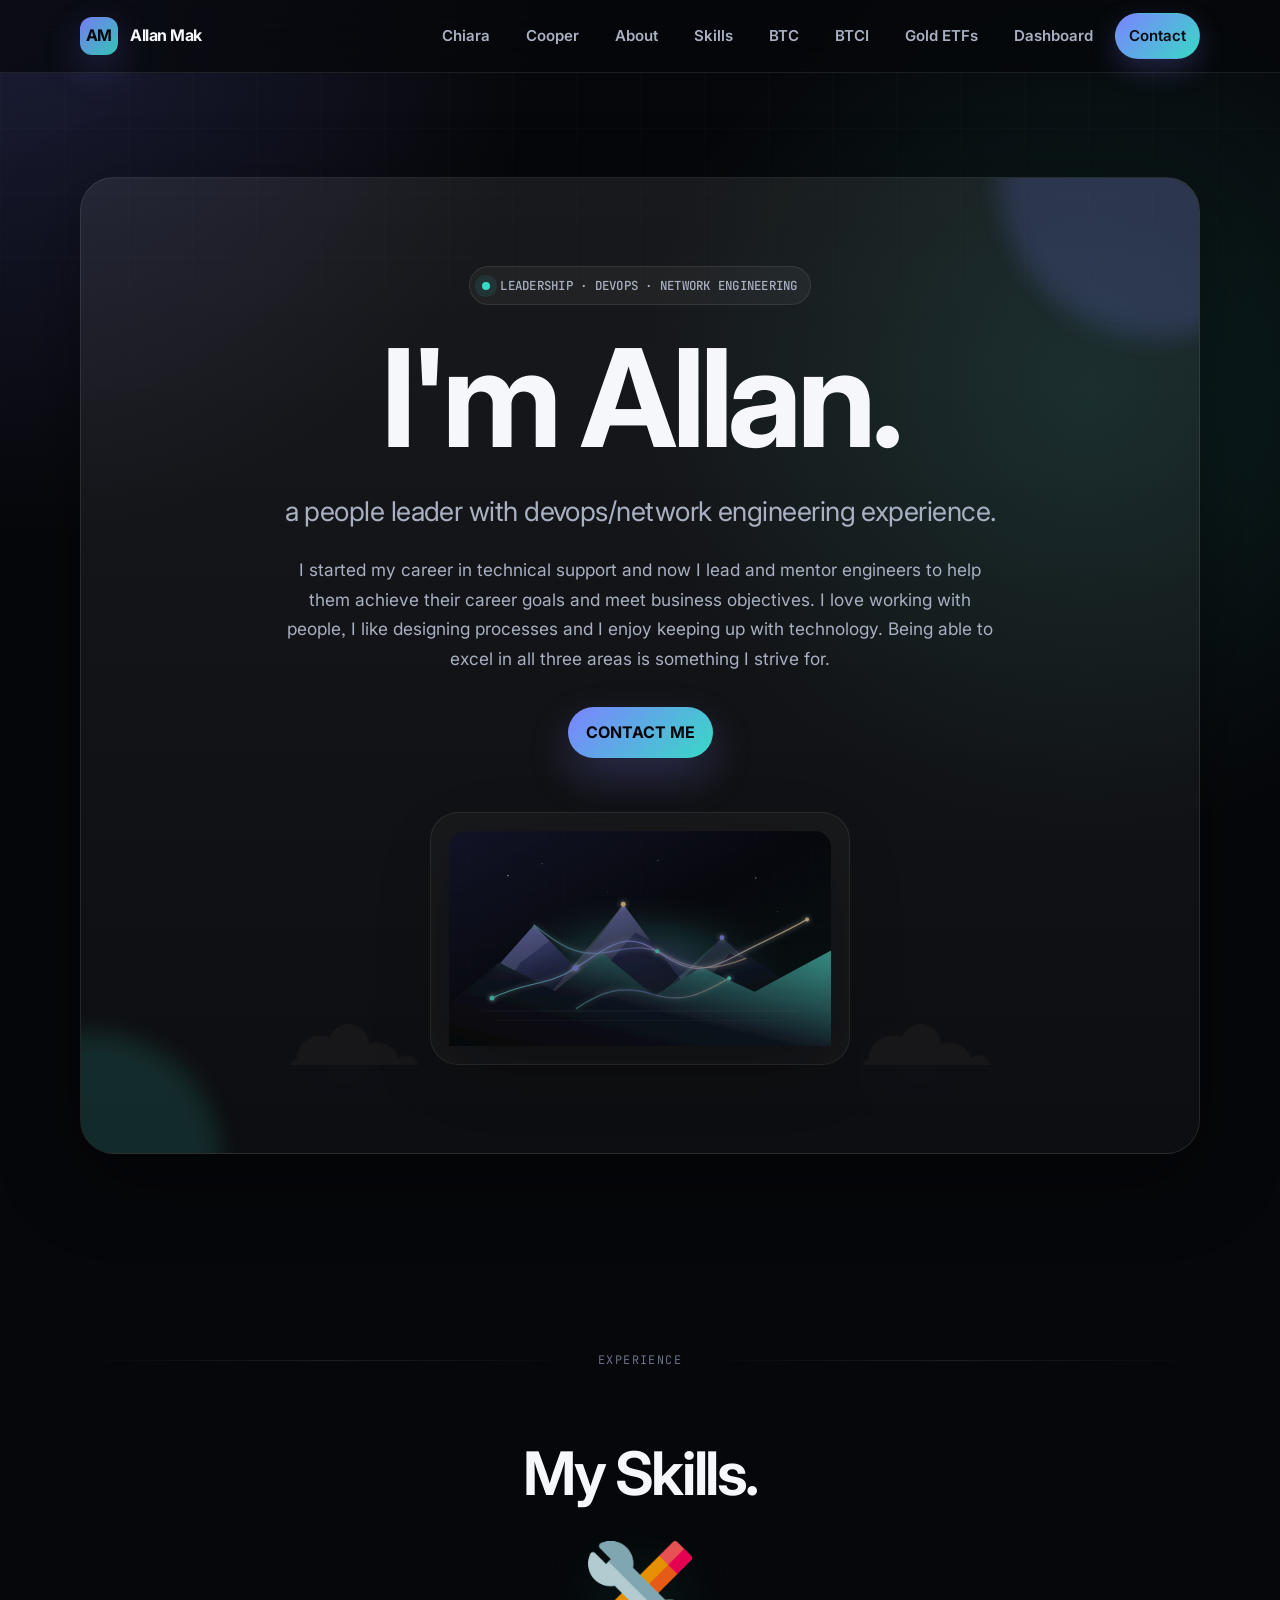
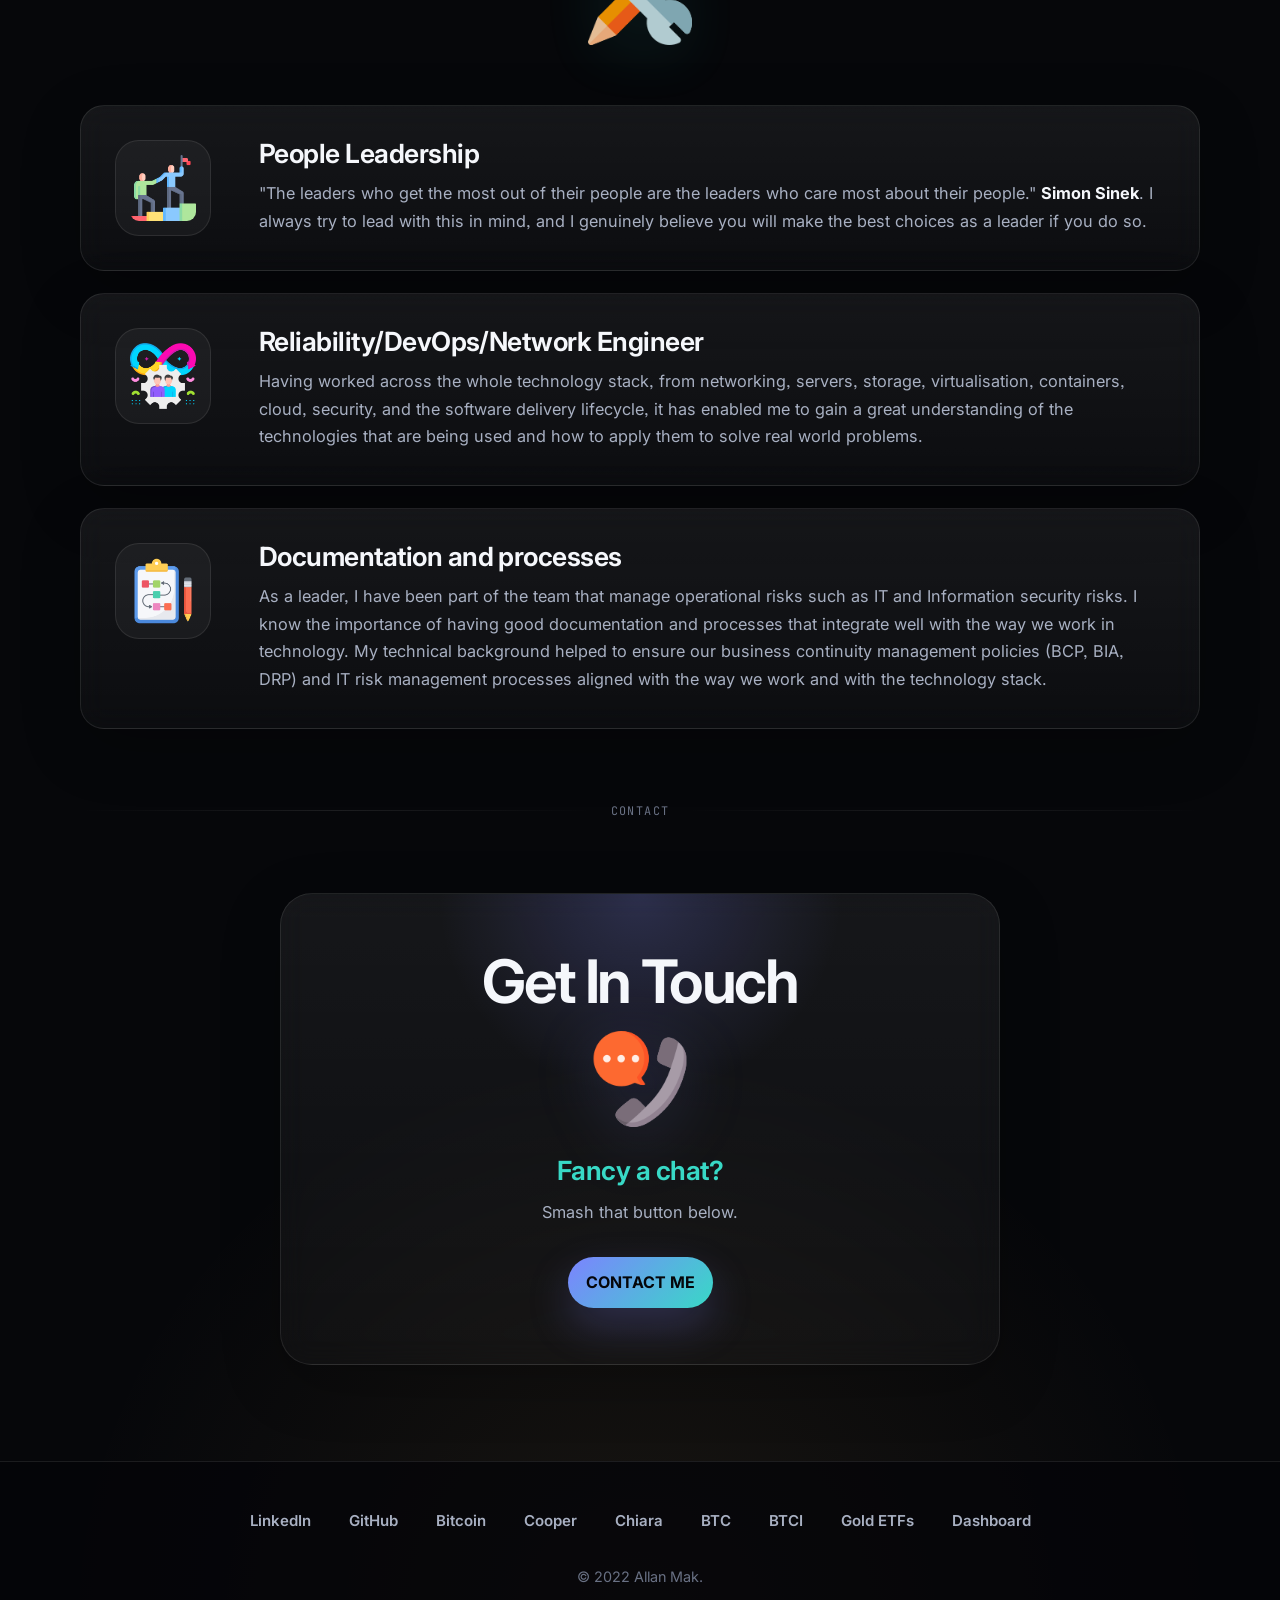
==== index.html @ 3596a38f "Add gold ETF performance dashboard" ====
<!DOCTYPE html>
<html lang="en">
<head>
    <meta charset="utf-8">
    <meta name="viewport" content="width=device-width, initial-scale=1.0">
    <meta name="description" content="Allan Mak - People Leader with DevOps and Network Engineering Experience">
    <title>Allan Mak</title>
    <link rel="icon" href="favicon.ico">
    <link rel="preconnect" href="https://fonts.googleapis.com">
    <link rel="preconnect" href="https://fonts.gstatic.com" crossorigin>
    <link href="https://fonts.googleapis.com/css2?family=Inter:wght@300;400;500;600;700&family=JetBrains+Mono:wght@400;500;600&display=swap" rel="stylesheet">
    <style>
        :root {
            --bg: #06070a;
            --bg-soft: #0b0d12;
            --surface: rgba(255, 255, 255, 0.045);
            --surface-strong: rgba(255, 255, 255, 0.075);
            --surface-hover: rgba(255, 255, 255, 0.105);
            --border: rgba(255, 255, 255, 0.09);
            --border-strong: rgba(255, 255, 255, 0.16);
            --text: #f5f7fb;
            --muted: #a8b0c2;
            --subtle: #697184;
            --accent: #7c83ff;
            --accent-2: #38d9c6;
            --accent-3: #f7c66f;
            --danger: #ff6b8a;
            --shadow: 0 24px 80px rgba(0, 0, 0, 0.38);
            --radius: 24px;
            --max-width: 1120px;
            --transition: 180ms ease;
        }

        * {
            margin: 0;
            padding: 0;
            box-sizing: border-box;
        }

        html {
            scroll-behavior: smooth;
        }

        body {
            min-height: 100vh;
            font-family: 'Inter', system-ui, -apple-system, BlinkMacSystemFont, 'Segoe UI', sans-serif;
            color: var(--text);
            line-height: 1.7;
            background:
                radial-gradient(circle at top left, rgba(124, 131, 255, 0.18), transparent 34rem),
                radial-gradient(circle at 85% 12%, rgba(56, 217, 198, 0.12), transparent 28rem),
                radial-gradient(circle at 50% 100%, rgba(247, 198, 111, 0.08), transparent 36rem),
                var(--bg);
            text-align: center;
            overflow-x: hidden;
            font-feature-settings: "cv01", "ss03";
        }

        body::before {
            content: '';
            position: fixed;
            inset: 0;
            pointer-events: none;
            background-image:
                linear-gradient(rgba(255, 255, 255, 0.025) 1px, transparent 1px),
                linear-gradient(90deg, rgba(255, 255, 255, 0.025) 1px, transparent 1px);
            background-size: 64px 64px;
            mask-image: linear-gradient(to bottom, rgba(0, 0, 0, 0.75), transparent 72%);
        }

        a {
            color: inherit;
        }

        img {
            max-width: 100%;
            height: auto;
        }

        h1, h2, h3 {
            color: var(--text);
            letter-spacing: -0.04em;
            line-height: 1.05;
        }

        h1 {
            font-size: clamp(4rem, 12vw, 8.5rem);
            font-weight: 700;
            margin: 0 auto;
        }

        h2 {
            font-size: clamp(2rem, 5vw, 3.75rem);
            font-weight: 650;
        }

        h3 {
            font-size: clamp(1.25rem, 3vw, 1.65rem);
            font-weight: 650;
            letter-spacing: -0.02em;
        }

        p {
            color: var(--muted);
            font-size: 1.02rem;
        }

        .site-header {
            position: sticky;
            top: 0;
            z-index: 10;
            backdrop-filter: blur(18px);
            background: rgba(6, 7, 10, 0.72);
            border-bottom: 1px solid var(--border);
        }

        .nav {
            width: min(var(--max-width), calc(100% - 32px));
            margin: 0 auto;
            min-height: 72px;
            display: flex;
            align-items: center;
            justify-content: space-between;
            gap: 24px;
        }

        .brand {
            display: inline-flex;
            align-items: center;
            gap: 12px;
            text-decoration: none;
            font-weight: 700;
            letter-spacing: -0.03em;
        }

        .brand-mark {
            width: 38px;
            height: 38px;
            display: grid;
            place-items: center;
            border-radius: 12px;
            background: linear-gradient(135deg, rgba(124, 131, 255, 0.95), rgba(56, 217, 198, 0.9));
            color: #05060a;
            box-shadow: 0 14px 38px rgba(124, 131, 255, 0.24);
        }

        .nav-links {
            display: flex;
            align-items: center;
            justify-content: flex-end;
            gap: 8px;
            flex-wrap: wrap;
        }

        .nav-links a,
        .footer-link {
            color: var(--muted);
            text-decoration: none;
            font-size: 0.94rem;
            font-weight: 600;
            transition: color var(--transition), background var(--transition), border-color var(--transition), transform var(--transition);
        }

        .nav-links a {
            padding: 9px 13px;
            border: 1px solid transparent;
            border-radius: 999px;
        }

        .nav-links a:hover,
        .nav-links a:focus-visible {
            color: var(--text);
            background: var(--surface);
            border-color: var(--border);
            outline: none;
        }

        .nav-links .nav-cta {
            color: #090b11;
            background: linear-gradient(135deg, var(--accent), var(--accent-2));
            border-color: transparent;
            box-shadow: 0 10px 28px rgba(124, 131, 255, 0.24);
        }

        .nav-links .nav-cta:hover,
        .nav-links .nav-cta:focus-visible {
            color: #05060a;
            background: linear-gradient(135deg, #969bff, #55ead9);
            transform: translateY(-1px);
        }

        .top {
            position: relative;
            width: min(var(--max-width), calc(100% - 32px));
            margin: 0 auto;
            padding: 104px 0 72px;
        }

        .hero-card {
            position: relative;
            overflow: hidden;
            padding: clamp(40px, 8vw, 88px);
            border: 1px solid var(--border);
            border-radius: calc(var(--radius) + 10px);
            background: linear-gradient(180deg, rgba(255, 255, 255, 0.075), rgba(255, 255, 255, 0.03));
            box-shadow: var(--shadow);
        }

        .hero-card::before,
        .hero-card::after {
            content: '';
            position: absolute;
            border-radius: 999px;
            filter: blur(12px);
            opacity: 0.8;
            pointer-events: none;
        }

        .hero-card::before {
            width: 320px;
            height: 320px;
            top: -160px;
            right: -120px;
            background: rgba(124, 131, 255, 0.23);
        }

        .hero-card::after {
            width: 260px;
            height: 260px;
            left: -120px;
            bottom: -140px;
            background: rgba(56, 217, 198, 0.18);
        }

        .eyebrow {
            display: inline-flex;
            align-items: center;
            gap: 10px;
            margin-bottom: 22px;
            padding: 8px 12px;
            color: var(--muted);
            font-family: 'JetBrains Mono', ui-monospace, SFMono-Regular, Menlo, monospace;
            font-size: 0.78rem;
            font-weight: 500;
            letter-spacing: 0.02em;
            text-transform: uppercase;
            background: rgba(255, 255, 255, 0.045);
            border: 1px solid var(--border);
            border-radius: 999px;
        }

        .status-dot {
            width: 8px;
            height: 8px;
            border-radius: 999px;
            background: var(--accent-2);
            box-shadow: 0 0 0 7px rgba(56, 217, 198, 0.1);
        }

        .top h2 {
            max-width: 800px;
            margin: 22px auto 0;
            color: var(--muted);
            font-size: clamp(1.2rem, 3vw, 1.7rem);
            font-weight: 400;
            line-height: 1.45;
            letter-spacing: -0.02em;
        }

        .hero-actions {
            display: flex;
            justify-content: center;
            gap: 14px;
            flex-wrap: wrap;
            margin-top: 34px;
        }

        .btn,
        .ghost-btn {
            display: inline-flex;
            align-items: center;
            justify-content: center;
            min-height: 48px;
            padding: 12px 18px;
            border-radius: 999px;
            font-weight: 700;
            text-decoration: none;
            transition: transform var(--transition), box-shadow var(--transition), border-color var(--transition), background var(--transition);
        }

        .btn {
            color: #05060a;
            background: linear-gradient(135deg, var(--accent), var(--accent-2));
            box-shadow: 0 18px 44px rgba(124, 131, 255, 0.24);
        }

        .btn:hover,
        .btn:focus-visible,
        .ghost-btn:hover,
        .ghost-btn:focus-visible {
            transform: translateY(-2px);
            outline: none;
        }

        .ghost-btn {
            color: var(--text);
            background: rgba(255, 255, 255, 0.04);
            border: 1px solid var(--border);
        }

        .ghost-btn:hover,
        .ghost-btn:focus-visible {
            background: var(--surface-hover);
            border-color: var(--border-strong);
        }

        .hero-visual {
            position: relative;
            display: grid;
            grid-template-columns: 1fr minmax(220px, 420px) 1fr;
            align-items: end;
            gap: 12px;
            margin-top: 54px;
            opacity: 0.95;
        }

        .top-cloud,
        .bottom-cloud {
            width: 128px;
            opacity: 0.28;
            filter: invert(1) saturate(0.4) hue-rotate(180deg) drop-shadow(0 18px 36px rgba(124, 131, 255, 0.22));
            animation: float 7s ease-in-out infinite;
        }

        .bottom-cloud {
            justify-self: end;
            animation-direction: reverse;
        }

        @keyframes float {
            0%, 100% { transform: translateY(0); }
            50% { transform: translateY(-16px); }
        }

        .mountain-frame {
            position: relative;
            align-self: stretch;
            padding: 18px;
            border-radius: 28px;
            background: rgba(255, 255, 255, 0.035);
            border: 1px solid var(--border);
        }

        .mountain-img {
            display: block;
            width: 100%;
            opacity: 0.78;
            filter: saturate(0.8) contrast(1.04) drop-shadow(0 18px 40px rgba(0, 0, 0, 0.4));
        }

        .middle {
            width: min(var(--max-width), calc(100% - 32px));
            margin: 0 auto;
            padding: 52px 0 96px;
        }

        .section-card,
        .skill-row,
        .contact-me {
            border: 1px solid var(--border);
            background: linear-gradient(180deg, rgba(255, 255, 255, 0.065), rgba(255, 255, 255, 0.026));
            box-shadow: 0 18px 60px rgba(0, 0, 0, 0.24);
            backdrop-filter: blur(14px);
        }

        .profile {
            max-width: 820px;
            margin: 0 auto;
            padding: clamp(32px, 6vw, 56px);
            border-radius: var(--radius);
        }

        .profile h2,
        .skills h2,
        .contact-me h2 {
            margin-bottom: 18px;
        }

        .intro {
            max-width: 720px;
            margin: 0 auto;
            text-align: left;
            font-size: 1.08rem;
        }

        .hero-intro {
            margin-top: 24px;
            text-align: center;
        }

        .section-divider {
            display: grid;
            grid-template-columns: 1fr auto 1fr;
            align-items: center;
            gap: 18px;
            margin: 72px 0;
            color: var(--subtle);
            font-family: 'JetBrains Mono', ui-monospace, SFMono-Regular, Menlo, monospace;
            font-size: 0.74rem;
            letter-spacing: 0.12em;
            text-transform: uppercase;
        }

        .section-divider::before,
        .section-divider::after {
            content: '';
            height: 1px;
            background: linear-gradient(90deg, transparent, var(--border), transparent);
        }

        .skills {
            margin-top: 0;
        }

        .skills > img {
            width: 104px;
            margin: 18px auto 36px;
            opacity: 0.9;
            filter: drop-shadow(0 16px 32px rgba(56, 217, 198, 0.12));
        }

        .skill-grid {
            display: grid;
            gap: 22px;
            margin-top: 16px;
        }

        .skill-row {
            display: grid;
            grid-template-columns: 116px 1fr;
            gap: 28px;
            text-align: left;
            padding: clamp(24px, 4vw, 34px);
            border-radius: var(--radius);
            transition: transform var(--transition), border-color var(--transition), background var(--transition), box-shadow var(--transition);
        }

        .skill-row:hover {
            transform: translateY(-4px);
            border-color: var(--border-strong);
            background: linear-gradient(180deg, rgba(255, 255, 255, 0.088), rgba(255, 255, 255, 0.036));
            box-shadow: 0 26px 80px rgba(0, 0, 0, 0.32);
        }

        .skill-img-left {
            width: 96px;
            height: 96px;
            object-fit: contain;
            align-self: start;
            padding: 14px;
            border-radius: 24px;
            background: rgba(255, 255, 255, 0.045);
            border: 1px solid var(--border);
        }

        .skill-row h3 {
            margin-bottom: 12px;
        }

        .skill-row p em {
            color: var(--text);
            font-style: normal;
            font-weight: 700;
        }

        .contact-me {
            max-width: 720px;
            margin: 0 auto;
            padding: clamp(32px, 6vw, 56px);
            border-radius: calc(var(--radius) + 8px);
            position: relative;
            overflow: hidden;
        }

        .contact-me::before {
            content: '';
            position: absolute;
            inset: -1px;
            pointer-events: none;
            background: radial-gradient(circle at 50% 0%, rgba(124, 131, 255, 0.22), transparent 34%);
        }

        .contact-img {
            position: relative;
            width: 96px;
            margin-bottom: 22px;
            filter: drop-shadow(0 14px 30px rgba(124, 131, 255, 0.18));
        }

        .contact-me h2,
        .contact-me h3,
        .contact-me p,
        .contact-me a {
            position: relative;
        }

        .contact-me h3 {
            color: var(--accent-2);
        }

        .contact-msg {
            max-width: 430px;
            margin: 14px auto 30px;
        }

        .bottom {
            border-top: 1px solid var(--border);
            background: rgba(4, 5, 8, 0.78);
            padding: 36px 16px;
        }

        .footer-nav {
            display: flex;
            align-items: center;
            justify-content: center;
            gap: 10px;
            flex-wrap: wrap;
            margin-bottom: 22px;
        }

        .footer-link {
            display: inline-flex;
            padding: 9px 13px;
            border-radius: 999px;
            border: 1px solid transparent;
        }

        .footer-link:hover,
        .footer-link:focus-visible {
            color: var(--text);
            background: var(--surface);
            border-color: var(--border);
            outline: none;
        }

        .bottom p {
            color: var(--subtle);
            font-size: 0.9rem;
        }

        @media (max-width: 900px) {
            .nav {
                align-items: flex-start;
                flex-direction: column;
                padding: 16px 0;
                gap: 14px;
            }

            .nav-links {
                justify-content: flex-start;
            }

            .top {
                padding-top: 54px;
            }

            .hero-visual {
                grid-template-columns: 1fr;
                place-items: center;
            }

            .top-cloud,
            .bottom-cloud {
                display: none;
            }

            .mountain-frame {
                max-width: 420px;
            }

            .skill-row {
                grid-template-columns: 1fr;
                text-align: center;
            }

            .skill-img-left {
                margin: 0 auto;
            }

            .intro {
                text-align: center;
            }
        }

        @media (max-width: 600px) {
            .nav-links a {
                padding: 8px 10px;
                font-size: 0.86rem;
            }

            .hero-card {
                padding: 34px 22px;
            }

            .hero-actions {
                flex-direction: column;
            }

            .btn,
            .ghost-btn {
                width: 100%;
            }

            .middle {
                padding-bottom: 64px;
            }

            .section-divider {
                margin: 48px 0;
            }
        }
    </style>
</head>
<body>
    <header class="site-header">
        <nav class="nav" aria-label="Primary navigation">
            <a class="brand" href="index.html" aria-label="Allan Mak home">
                <span class="brand-mark" aria-hidden="true">AM</span>
                <span>Allan Mak</span>
            </a>
            <div class="nav-links">
                <a href="chiara.html">Chiara</a>
                <a href="cooper.html">Cooper</a>
                <a href="#profile">About</a>
                <a href="#skills">Skills</a>
                <a href="btc.html">BTC</a>
                <a href="btci.html">BTCI</a>
                <a href="gold.html">Gold ETFs</a>
                <a href="dashboard.html">Dashboard</a>
                <a class="nav-cta" href="#contact">Contact</a>
            </div>
        </nav>
    </header>

    <section class="top" id="profile">
        <div class="hero-card">
            <span class="eyebrow"><span class="status-dot"></span>Leadership · DevOps · Network Engineering</span>
            <h1>I'm Allan.</h1>
            <h2>a people leader with devops/network engineering experience.</h2>
            <p class="intro hero-intro">I started my career in technical support and now I lead and mentor engineers to help them achieve their
                career goals and meet business objectives. I love working with people, I like designing processes and I enjoy keeping up with technology. Being able to excel in all three
                areas is something I strive for.</p>
            <div class="hero-actions">
                <a class="btn" href="mailto:findamak@gmail.com">CONTACT ME</a>
            </div>
            <div class="hero-visual" aria-hidden="true">
                <img class="bottom-cloud" src="images/cloud.png" alt="">
                <div class="mountain-frame">
                    <img class="mountain-img" src="images/hero-inspiration.svg" alt="">
                </div>
                <img class="top-cloud" src="images/cloud.png" alt="">
            </div>
        </div>
    </section>

    <main class="middle">
        <div class="section-divider" aria-hidden="true">Experience</div>

        <section class="skills" id="skills">
            <h2>My Skills.</h2>
            <img src="images/skills.png" alt="skills">
            <div class="skill-grid">
                <article class="skill-row">
                    <img class="skill-img-left" src="images/leadership.png" alt="leadership">
                    <div>
                        <h3>People Leadership</h3>
                        <p>"The leaders who get the most out of their people are the leaders who care most about their people." <em>Simon Sinek</em>.
                        I always try to lead with this in mind, and I genuinely believe you will make the best choices as a leader if you do so.</p>
                    </div>
                </article>
                <article class="skill-row">
                    <img class="skill-img-left" src="images/devops.png" alt="devops">
                    <div>
                        <h3>Reliability/DevOps/Network Engineer</h3>
                        <p>Having worked across the whole technology stack, from networking, servers, storage, virtualisation, containers, cloud, security, and the
                        software delivery lifecycle, it has enabled me to gain a great understanding of the technologies that are being used and how to
                        apply them to solve real world problems.</p>
                    </div>
                </article>
                <article class="skill-row">
                    <img class="skill-img-left" src="images/processes.png" alt="processes">
                    <div>
                        <h3>Documentation and processes</h3>
                        <p>As a leader, I have been part of the team that manage operational risks such as IT and Information security risks.
                        I know the importance of having good documentation and processes that integrate well with the way we work in technology.
                        My technical background helped to ensure our business continuity management policies (BCP, BIA, DRP) and IT risk
                        management processes aligned with the way we work and with the technology stack.</p>
                    </div>
                </article>
            </div>
        </section>

        <div class="section-divider" aria-hidden="true">Contact</div>

        <section class="contact-me" id="contact">
            <h2>Get In Touch</h2>
            <img class="contact-img" src="images/contact.png" alt="contact">
            <h3>Fancy a chat?</h3>
            <p class="contact-msg">Smash that button below.</p>
            <a class="btn" href="mailto:findamak@gmail.com">CONTACT ME</a>
        </section>
    </main>

    <footer class="bottom">
        <div class="footer-nav">
            <a class="footer-link" href="https://www.linkedin.com/in/allan-mak-44882110/" target="_blank" rel="noopener">LinkedIn</a>
            <a class="footer-link" href="https://github.com/findamak" target="_blank" rel="noopener">GitHub</a>
            <a class="footer-link" href="https://www.youtube.com/watch?v=41JCpzvnn_0" target="_blank" rel="noopener">Bitcoin</a>
            <a class="footer-link" href="cooper.html">Cooper</a>
            <a class="footer-link" href="chiara.html">Chiara</a>
            <a class="footer-link" href="btc.html">BTC</a>
            <a class="footer-link" href="btci.html">BTCI</a>
            <a class="footer-link" href="gold.html">Gold ETFs</a>
            <a class="footer-link" href="dashboard.html">Dashboard</a>
        </div>
        <p>© 2022 Allan Mak.</p>
    </footer>
</body>
</html>
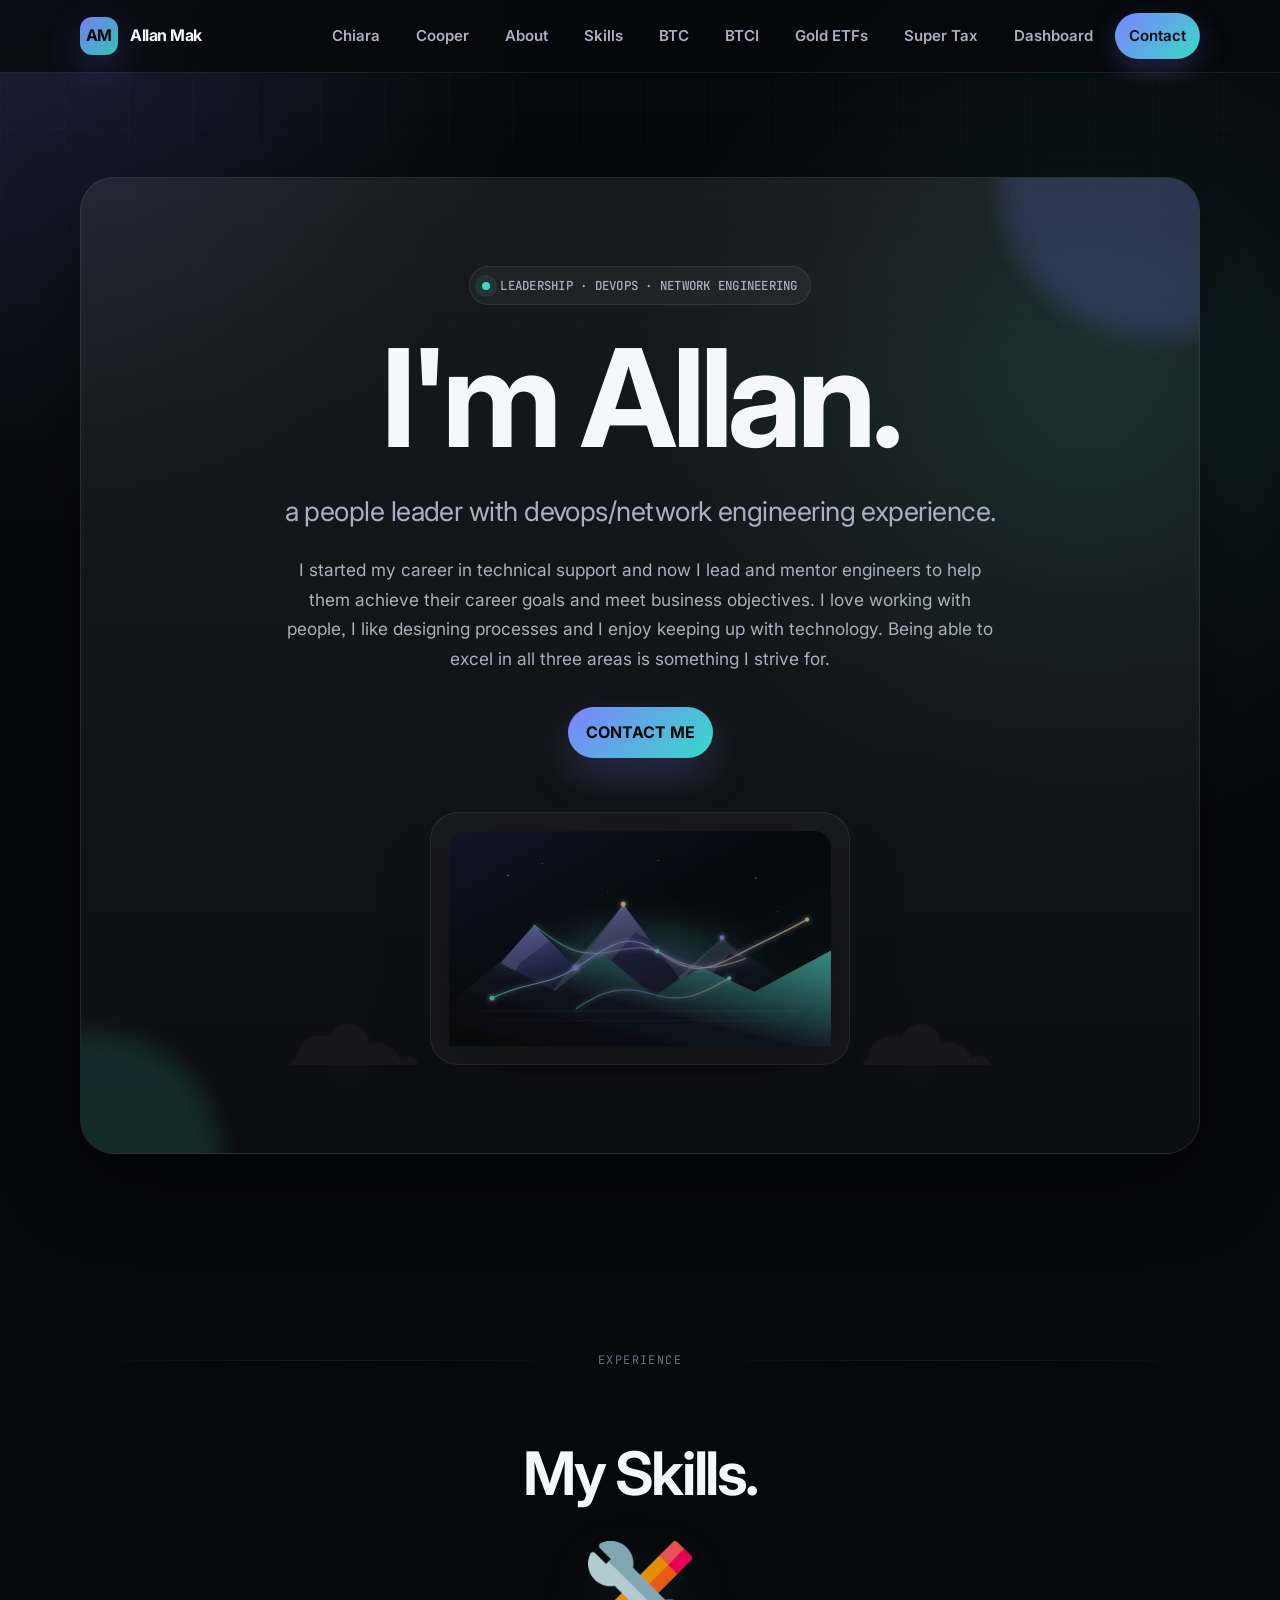
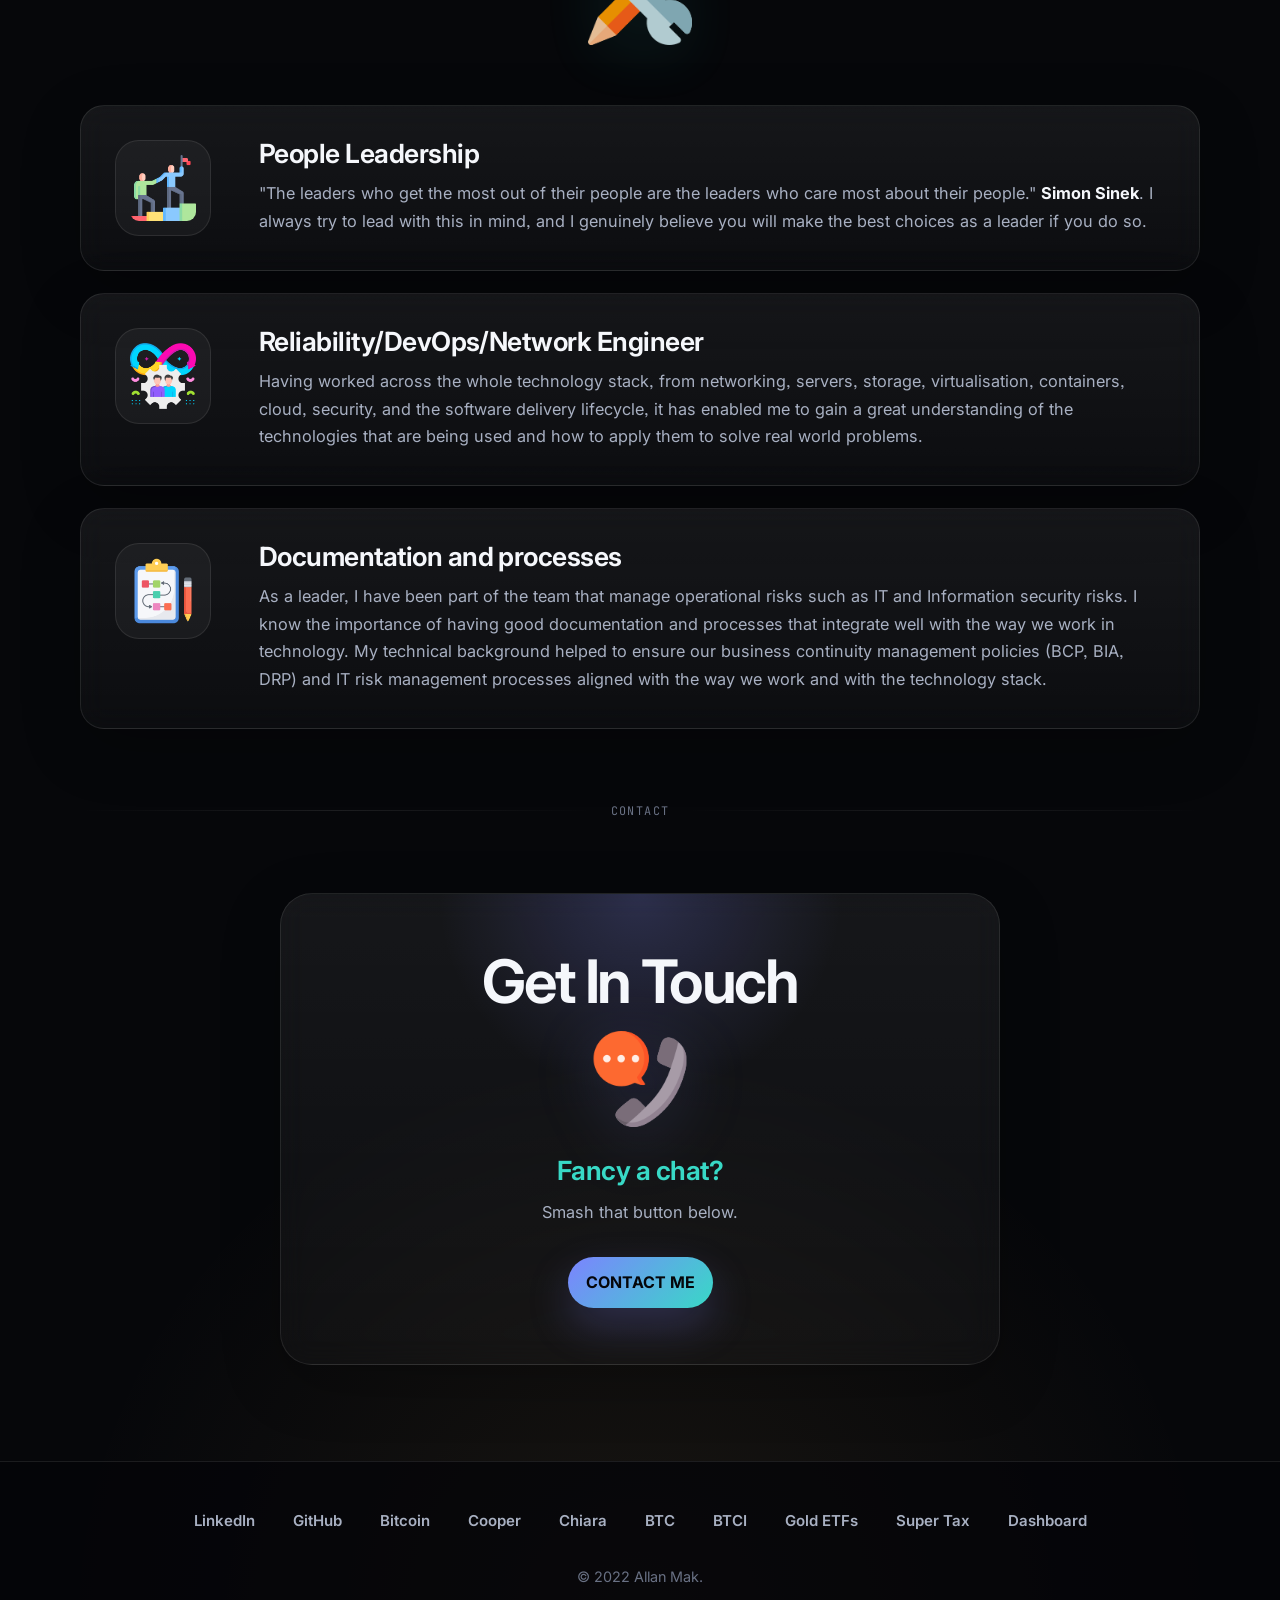
==== commit ee6a157e: "Add Australian super tax reference page" ====
--- a/index.html
+++ b/index.html
@@ -636,6 +636,7 @@
                 <a href="btc.html">BTC</a>
                 <a href="btci.html">BTCI</a>
                 <a href="gold.html">Gold ETFs</a>
+                <a href="super.html">Super Tax</a>
                 <a href="dashboard.html">Dashboard</a>
                 <a class="nav-cta" href="#contact">Contact</a>
             </div>
@@ -721,6 +722,7 @@
             <a class="footer-link" href="btc.html">BTC</a>
             <a class="footer-link" href="btci.html">BTCI</a>
             <a class="footer-link" href="gold.html">Gold ETFs</a>
+            <a class="footer-link" href="super.html">Super Tax</a>
             <a class="footer-link" href="dashboard.html">Dashboard</a>
         </div>
         <p>© 2022 Allan Mak.</p>
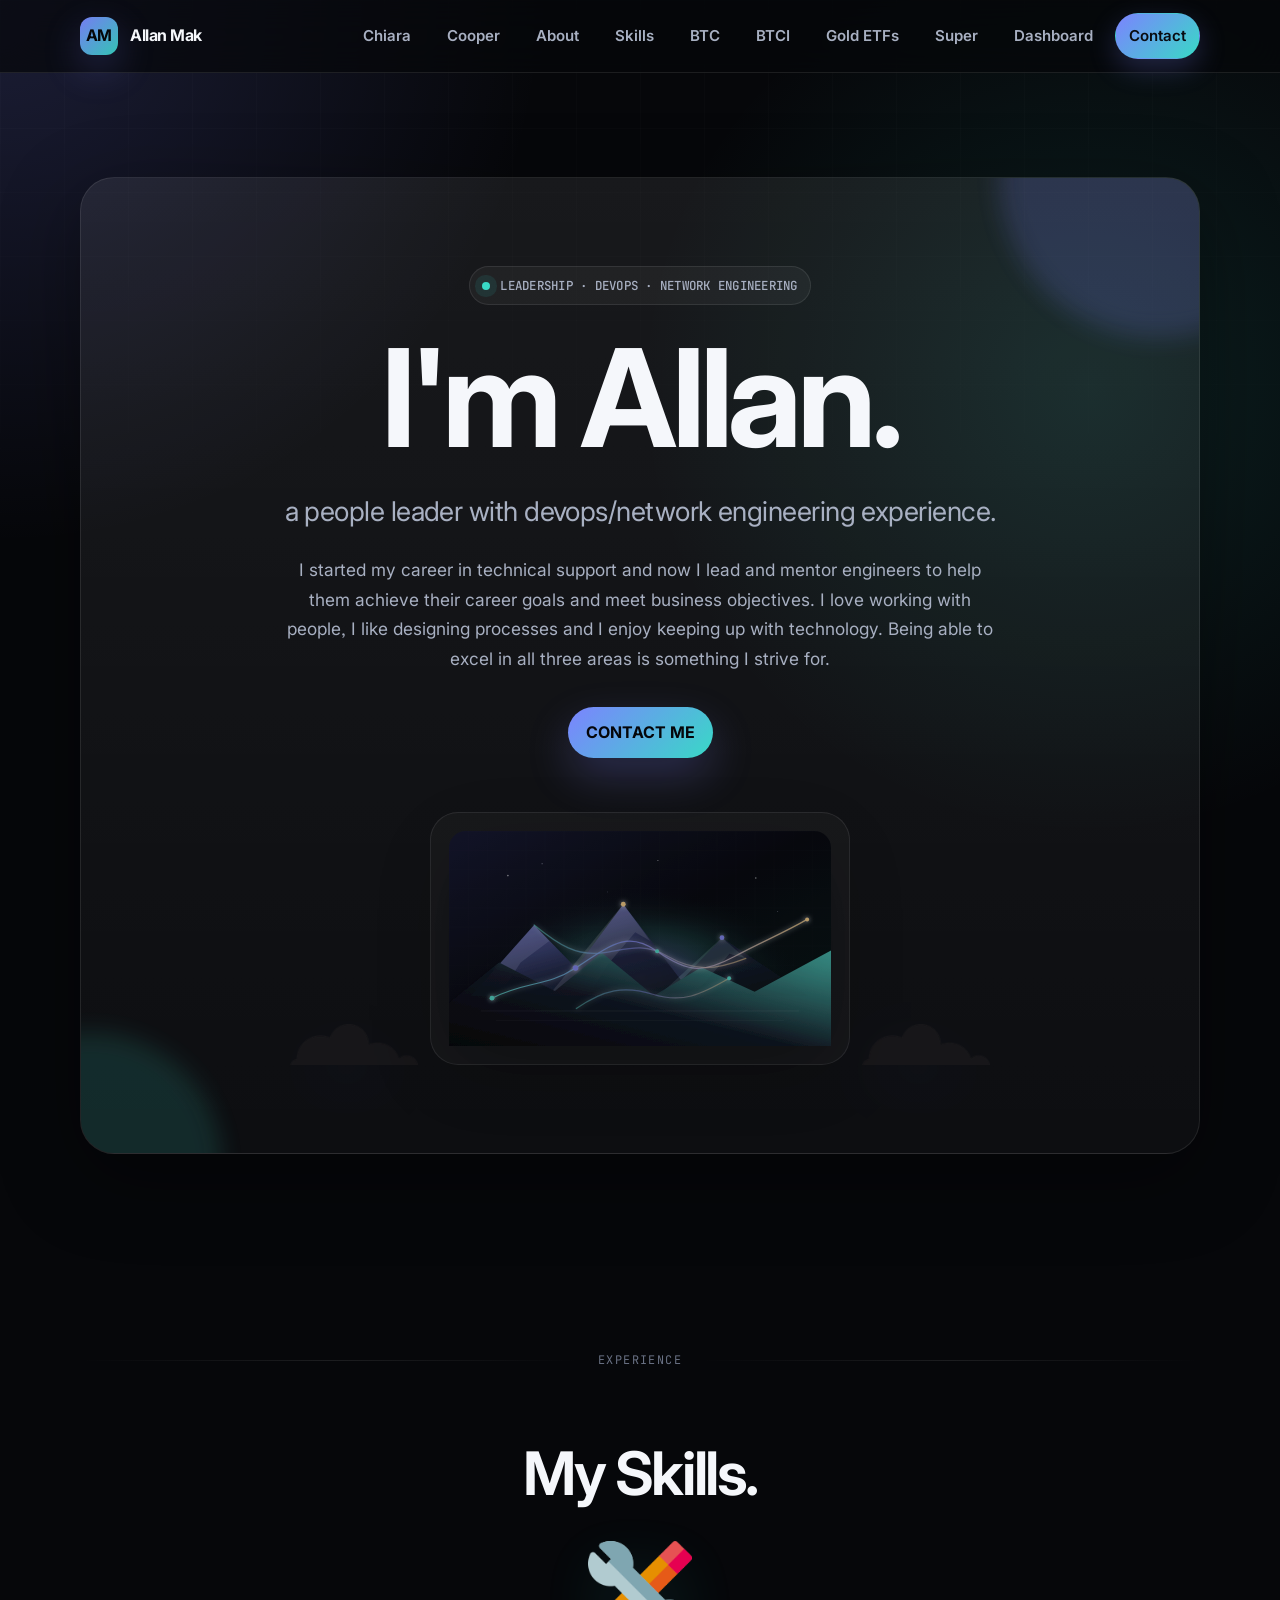
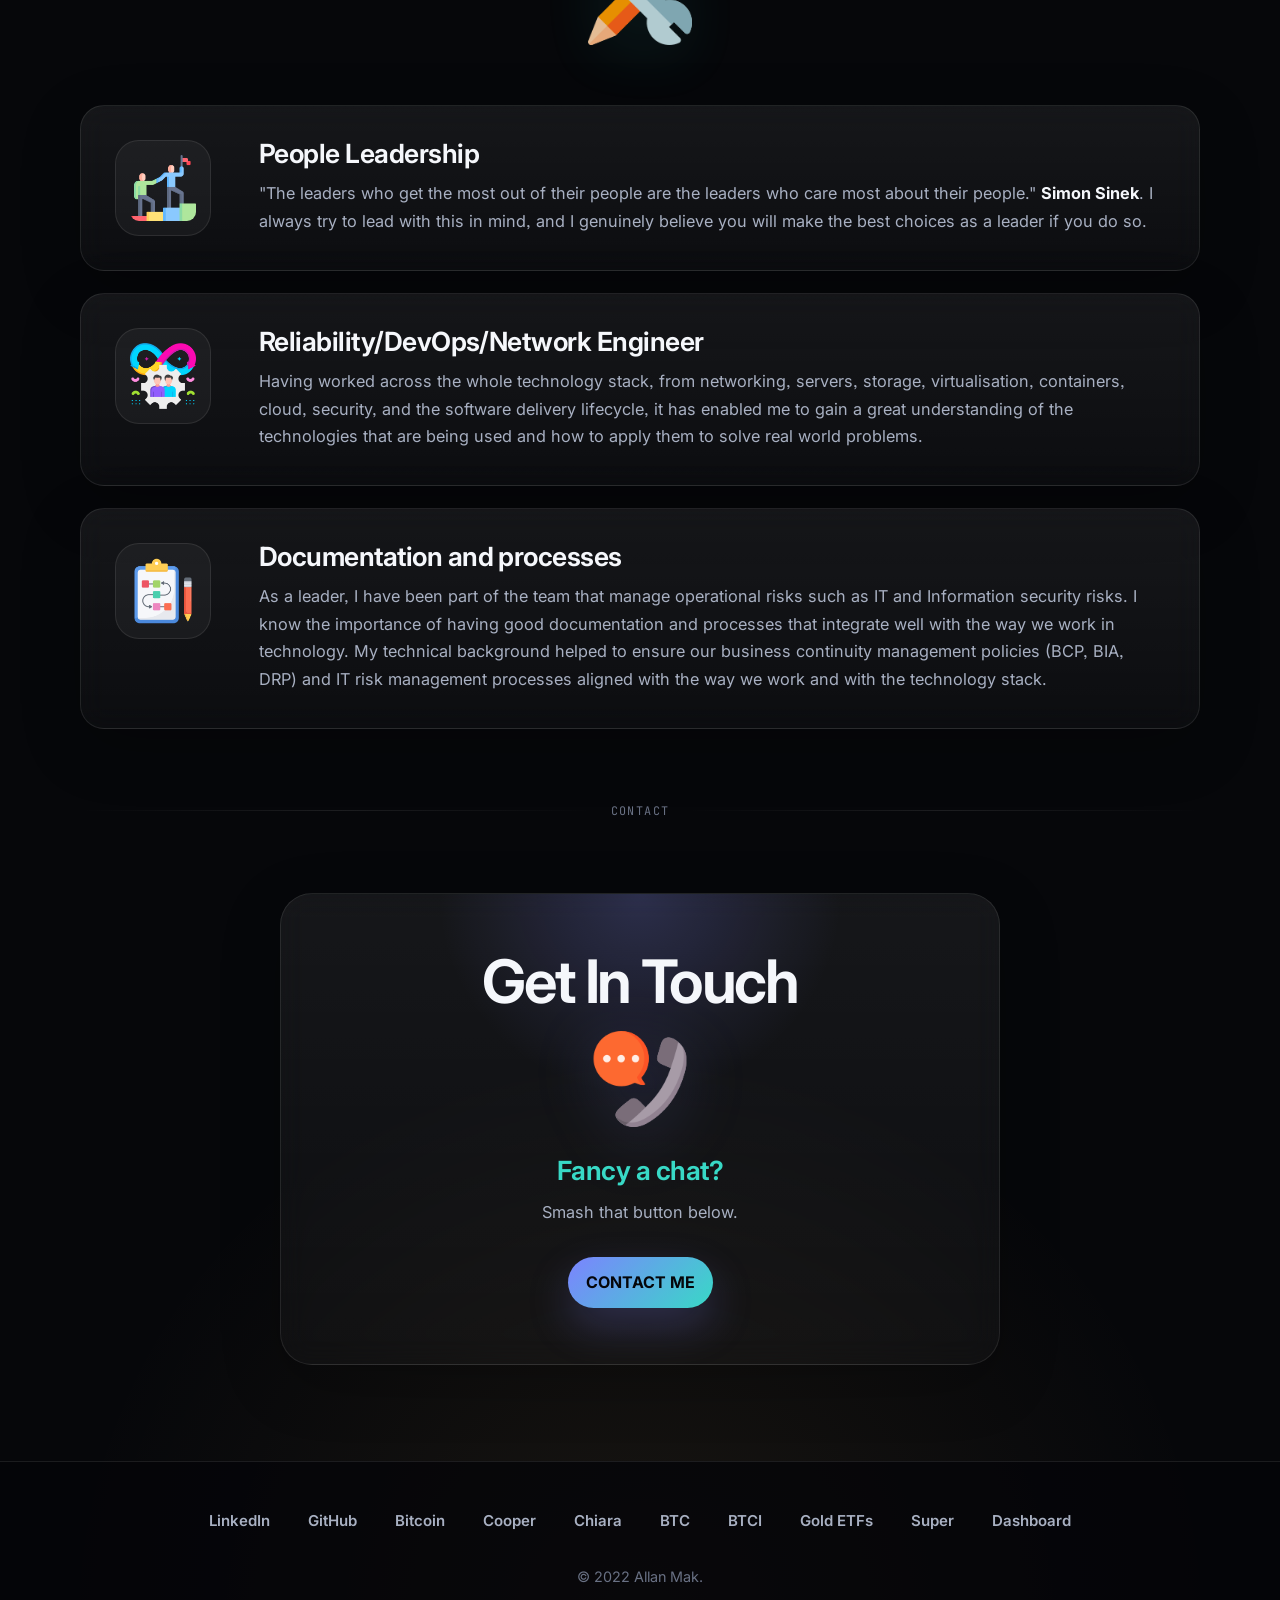
==== commit a1a94c23: "docs: shorten super nav label" ====
--- a/index.html
+++ b/index.html
@@ -636,7 +636,7 @@
                 <a href="btc.html">BTC</a>
                 <a href="btci.html">BTCI</a>
                 <a href="gold.html">Gold ETFs</a>
-                <a href="super.html">Super Tax</a>
+                <a href="super.html">Super</a>
                 <a href="dashboard.html">Dashboard</a>
                 <a class="nav-cta" href="#contact">Contact</a>
             </div>
@@ -722,7 +722,7 @@
             <a class="footer-link" href="btc.html">BTC</a>
             <a class="footer-link" href="btci.html">BTCI</a>
             <a class="footer-link" href="gold.html">Gold ETFs</a>
-            <a class="footer-link" href="super.html">Super Tax</a>
+            <a class="footer-link" href="super.html">Super</a>
             <a class="footer-link" href="dashboard.html">Dashboard</a>
         </div>
         <p>© 2022 Allan Mak.</p>
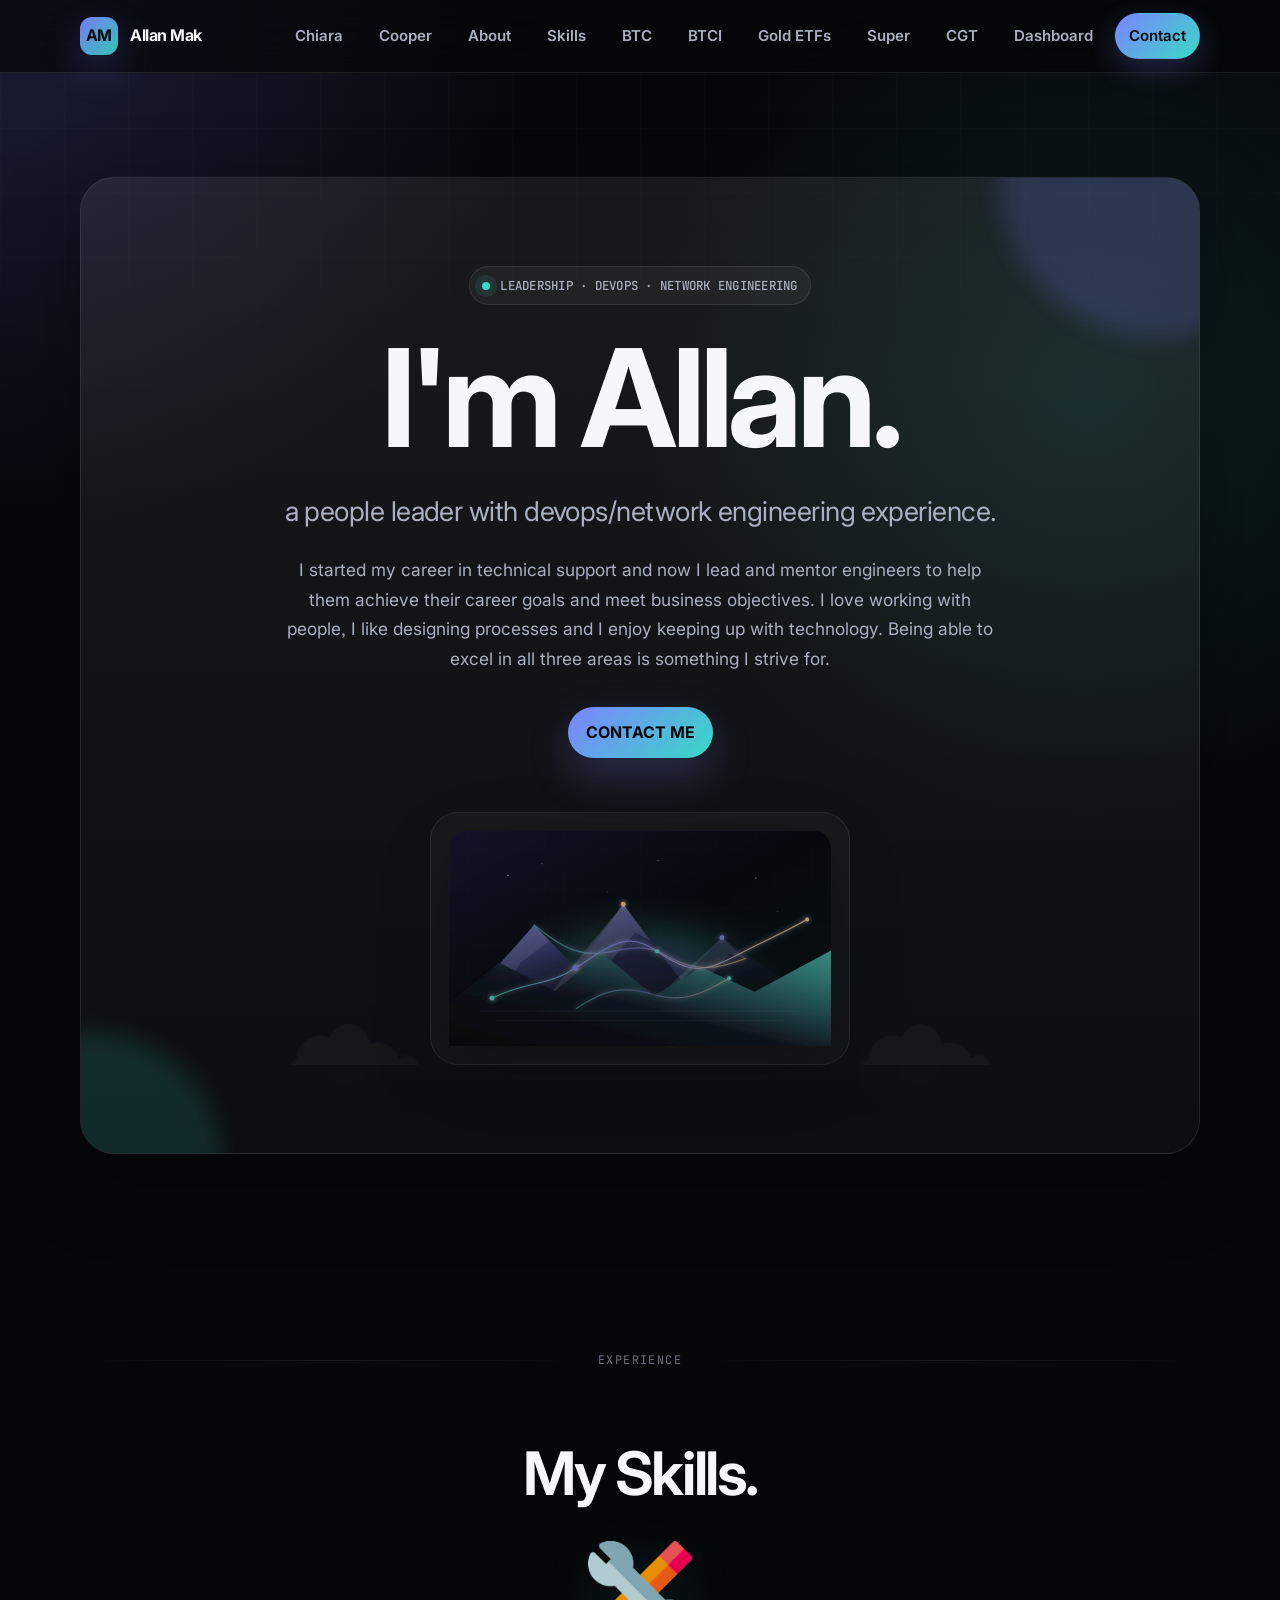
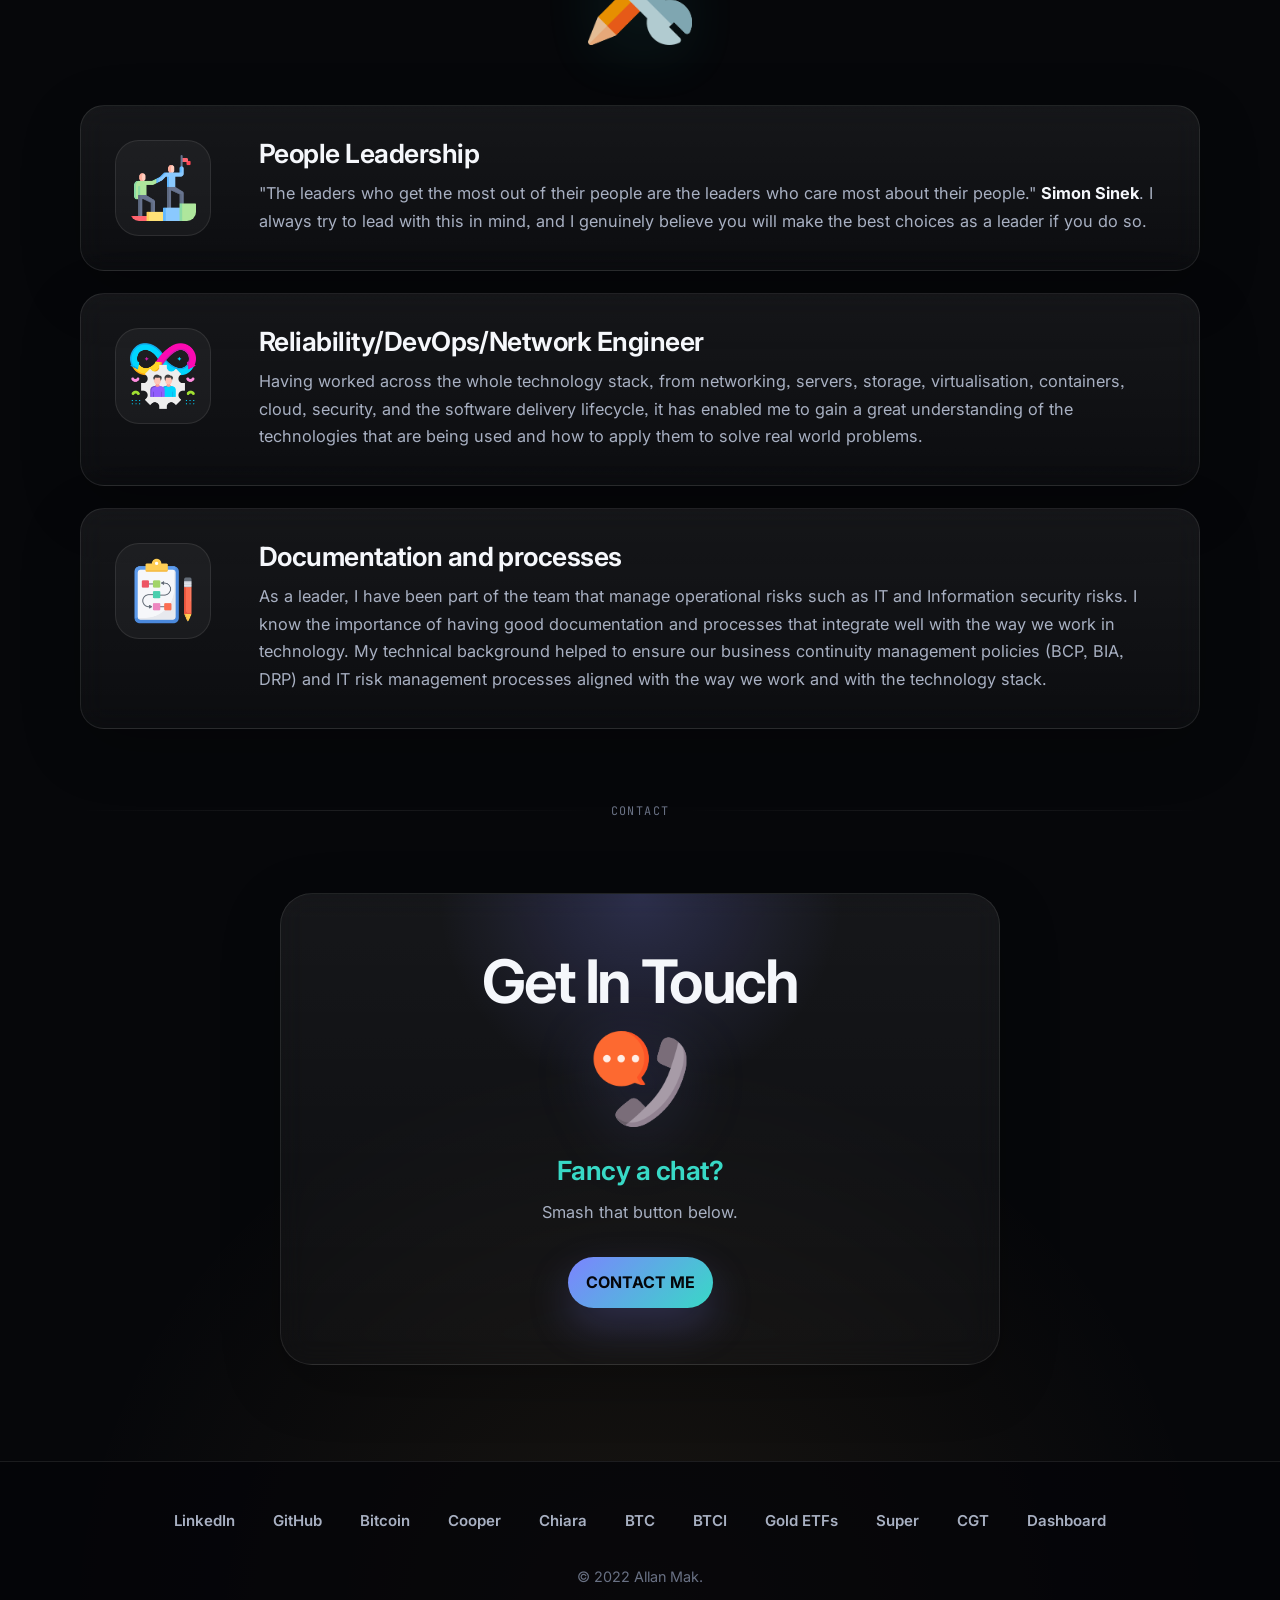
==== commit ac8a1710: "feat: add CGT comparison calculator" ====
--- a/index.html
+++ b/index.html
@@ -637,6 +637,7 @@
                 <a href="btci.html">BTCI</a>
                 <a href="gold.html">Gold ETFs</a>
                 <a href="super.html">Super</a>
+                <a href="cgt.html">CGT</a>
                 <a href="dashboard.html">Dashboard</a>
                 <a class="nav-cta" href="#contact">Contact</a>
             </div>
@@ -723,6 +724,7 @@
             <a class="footer-link" href="btci.html">BTCI</a>
             <a class="footer-link" href="gold.html">Gold ETFs</a>
             <a class="footer-link" href="super.html">Super</a>
+            <a class="footer-link" href="cgt.html">CGT</a>
             <a class="footer-link" href="dashboard.html">Dashboard</a>
         </div>
         <p>© 2022 Allan Mak.</p>
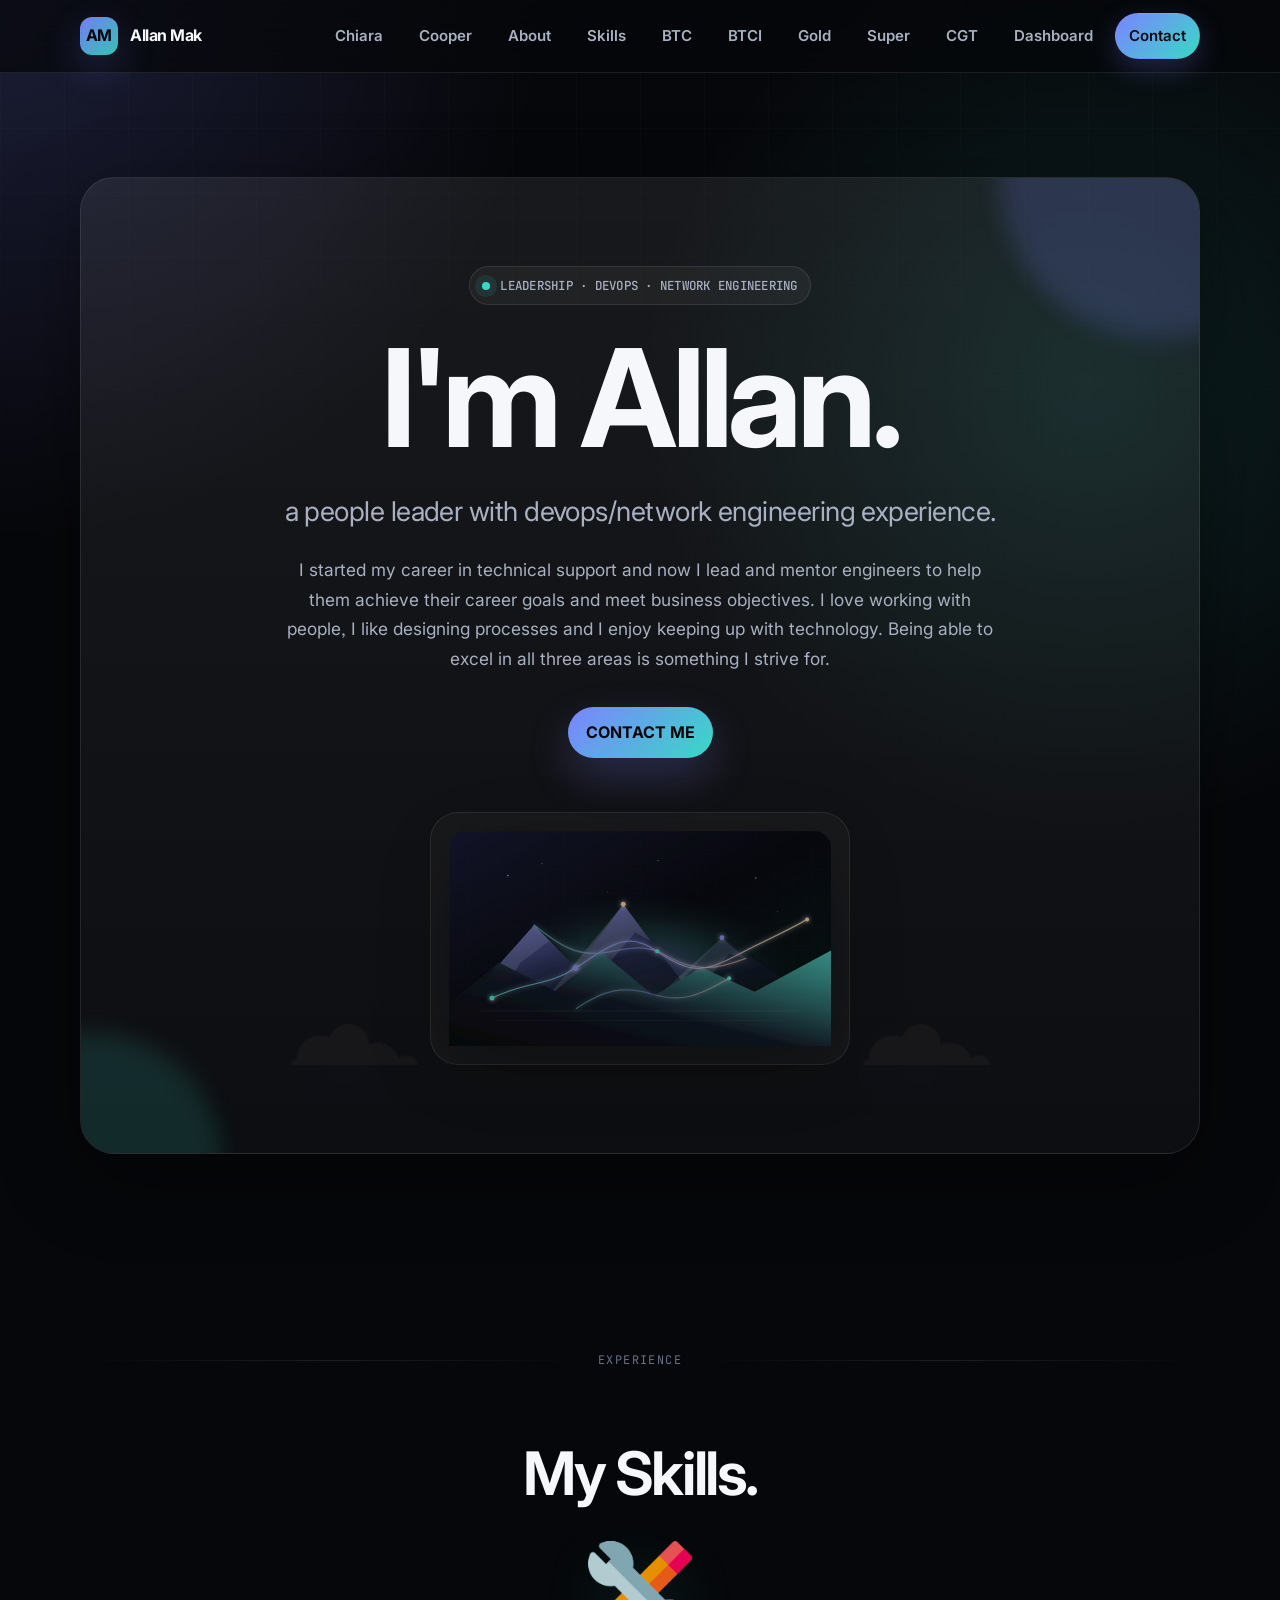
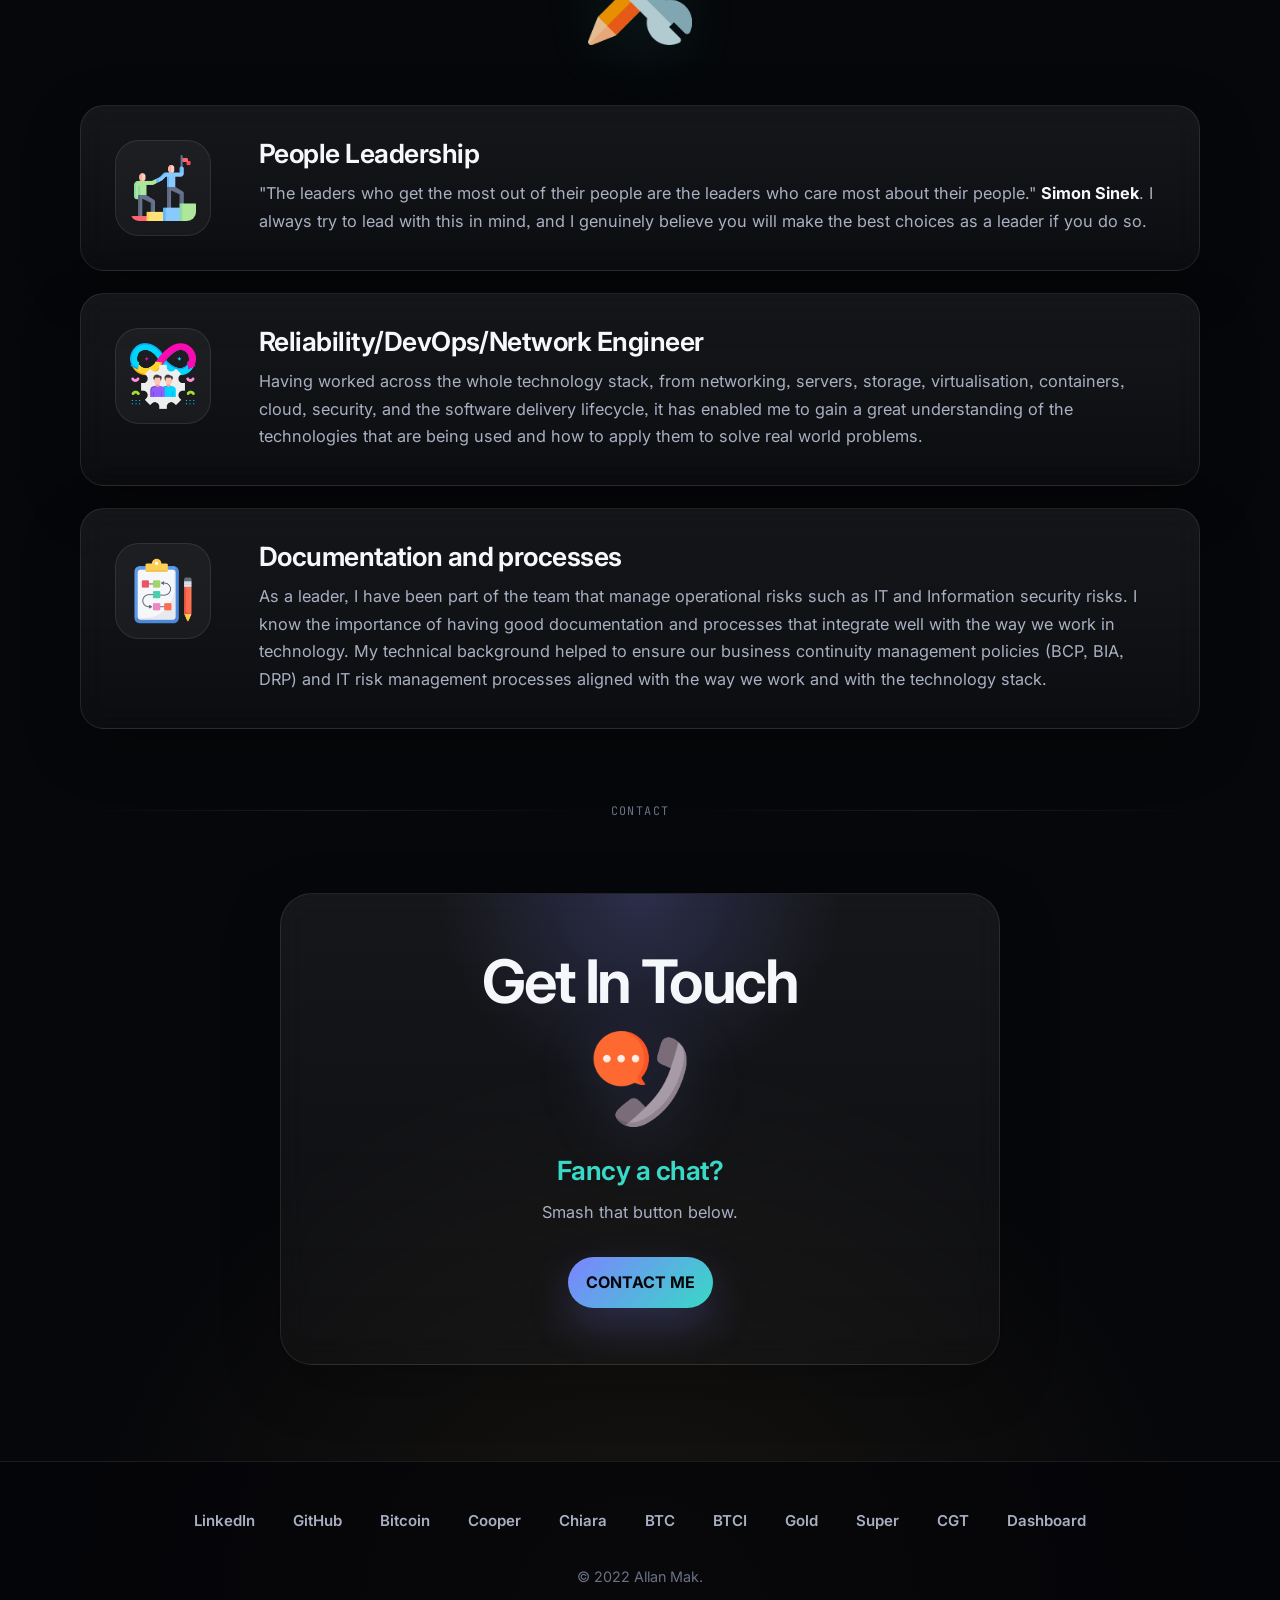
==== commit 633ee51a: "fix: rename gold navigation links" ====
--- a/index.html
+++ b/index.html
@@ -635,7 +635,7 @@
                 <a href="#skills">Skills</a>
                 <a href="btc.html">BTC</a>
                 <a href="btci.html">BTCI</a>
-                <a href="gold.html">Gold ETFs</a>
+                <a href="gold.html">Gold</a>
                 <a href="super.html">Super</a>
                 <a href="cgt.html">CGT</a>
                 <a href="dashboard.html">Dashboard</a>
@@ -722,7 +722,7 @@
             <a class="footer-link" href="chiara.html">Chiara</a>
             <a class="footer-link" href="btc.html">BTC</a>
             <a class="footer-link" href="btci.html">BTCI</a>
-            <a class="footer-link" href="gold.html">Gold ETFs</a>
+            <a class="footer-link" href="gold.html">Gold</a>
             <a class="footer-link" href="super.html">Super</a>
             <a class="footer-link" href="cgt.html">CGT</a>
             <a class="footer-link" href="dashboard.html">Dashboard</a>
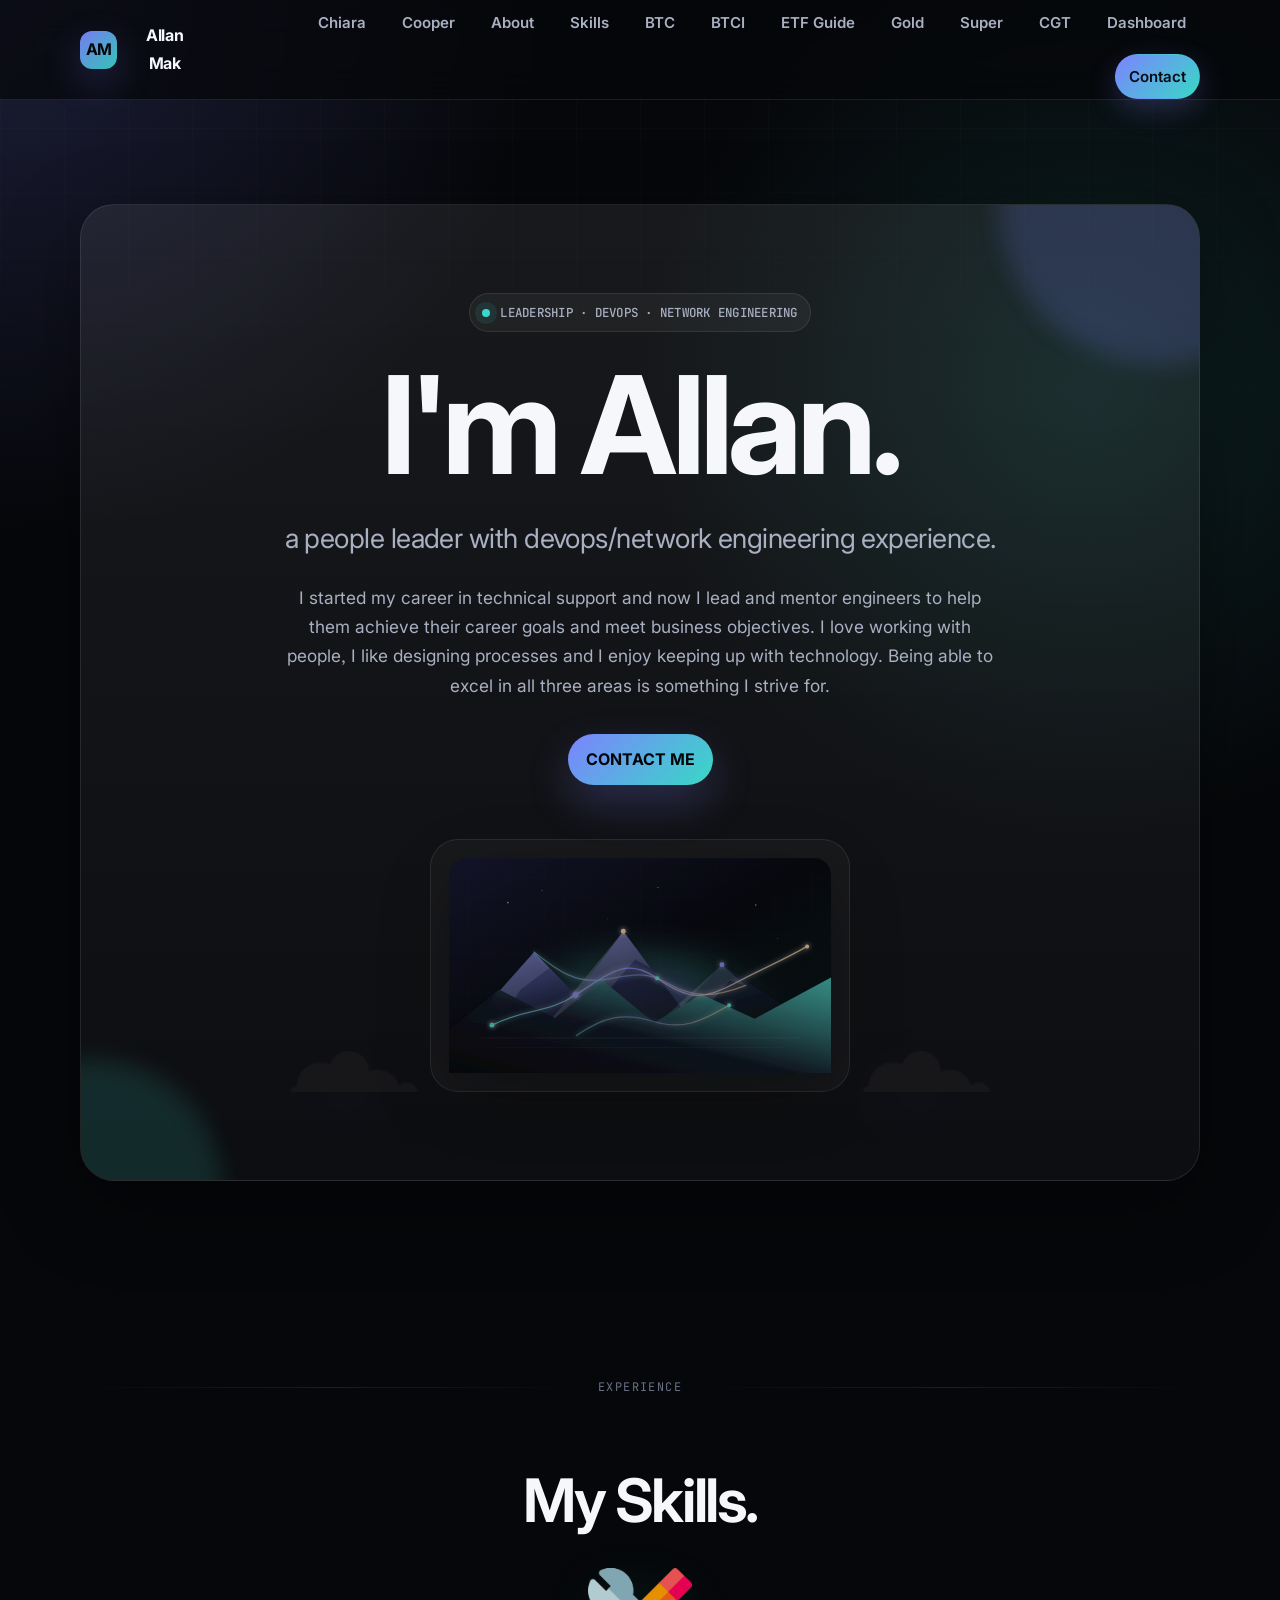
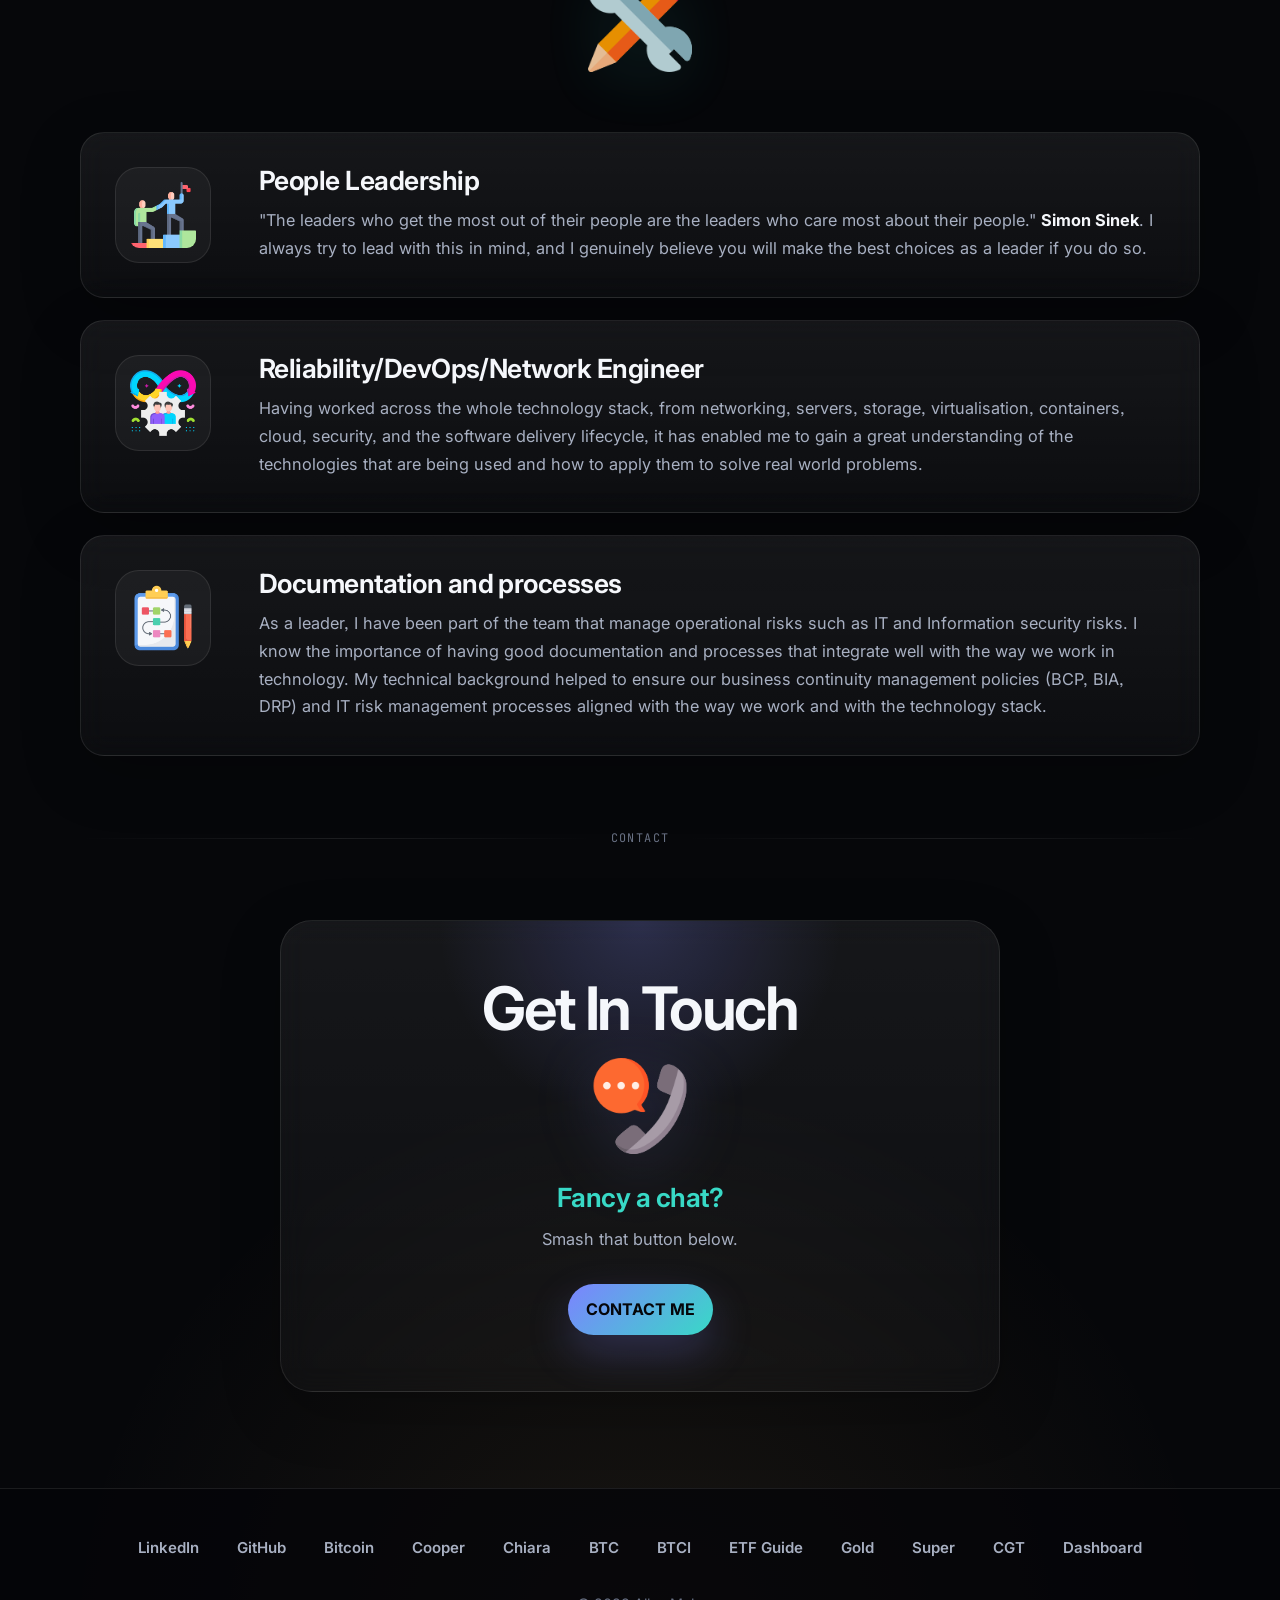
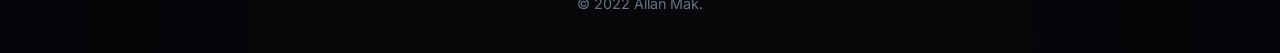
==== commit 98d491ee: "feat: add ETF guide page" ====
--- a/index.html
+++ b/index.html
@@ -635,6 +635,7 @@
                 <a href="#skills">Skills</a>
                 <a href="btc.html">BTC</a>
                 <a href="btci.html">BTCI</a>
+                <a href="etf.html">ETF Guide</a>
                 <a href="gold.html">Gold</a>
                 <a href="super.html">Super</a>
                 <a href="cgt.html">CGT</a>
@@ -722,6 +723,7 @@
             <a class="footer-link" href="chiara.html">Chiara</a>
             <a class="footer-link" href="btc.html">BTC</a>
             <a class="footer-link" href="btci.html">BTCI</a>
+            <a class="footer-link" href="etf.html">ETF Guide</a>
             <a class="footer-link" href="gold.html">Gold</a>
             <a class="footer-link" href="super.html">Super</a>
             <a class="footer-link" href="cgt.html">CGT</a>
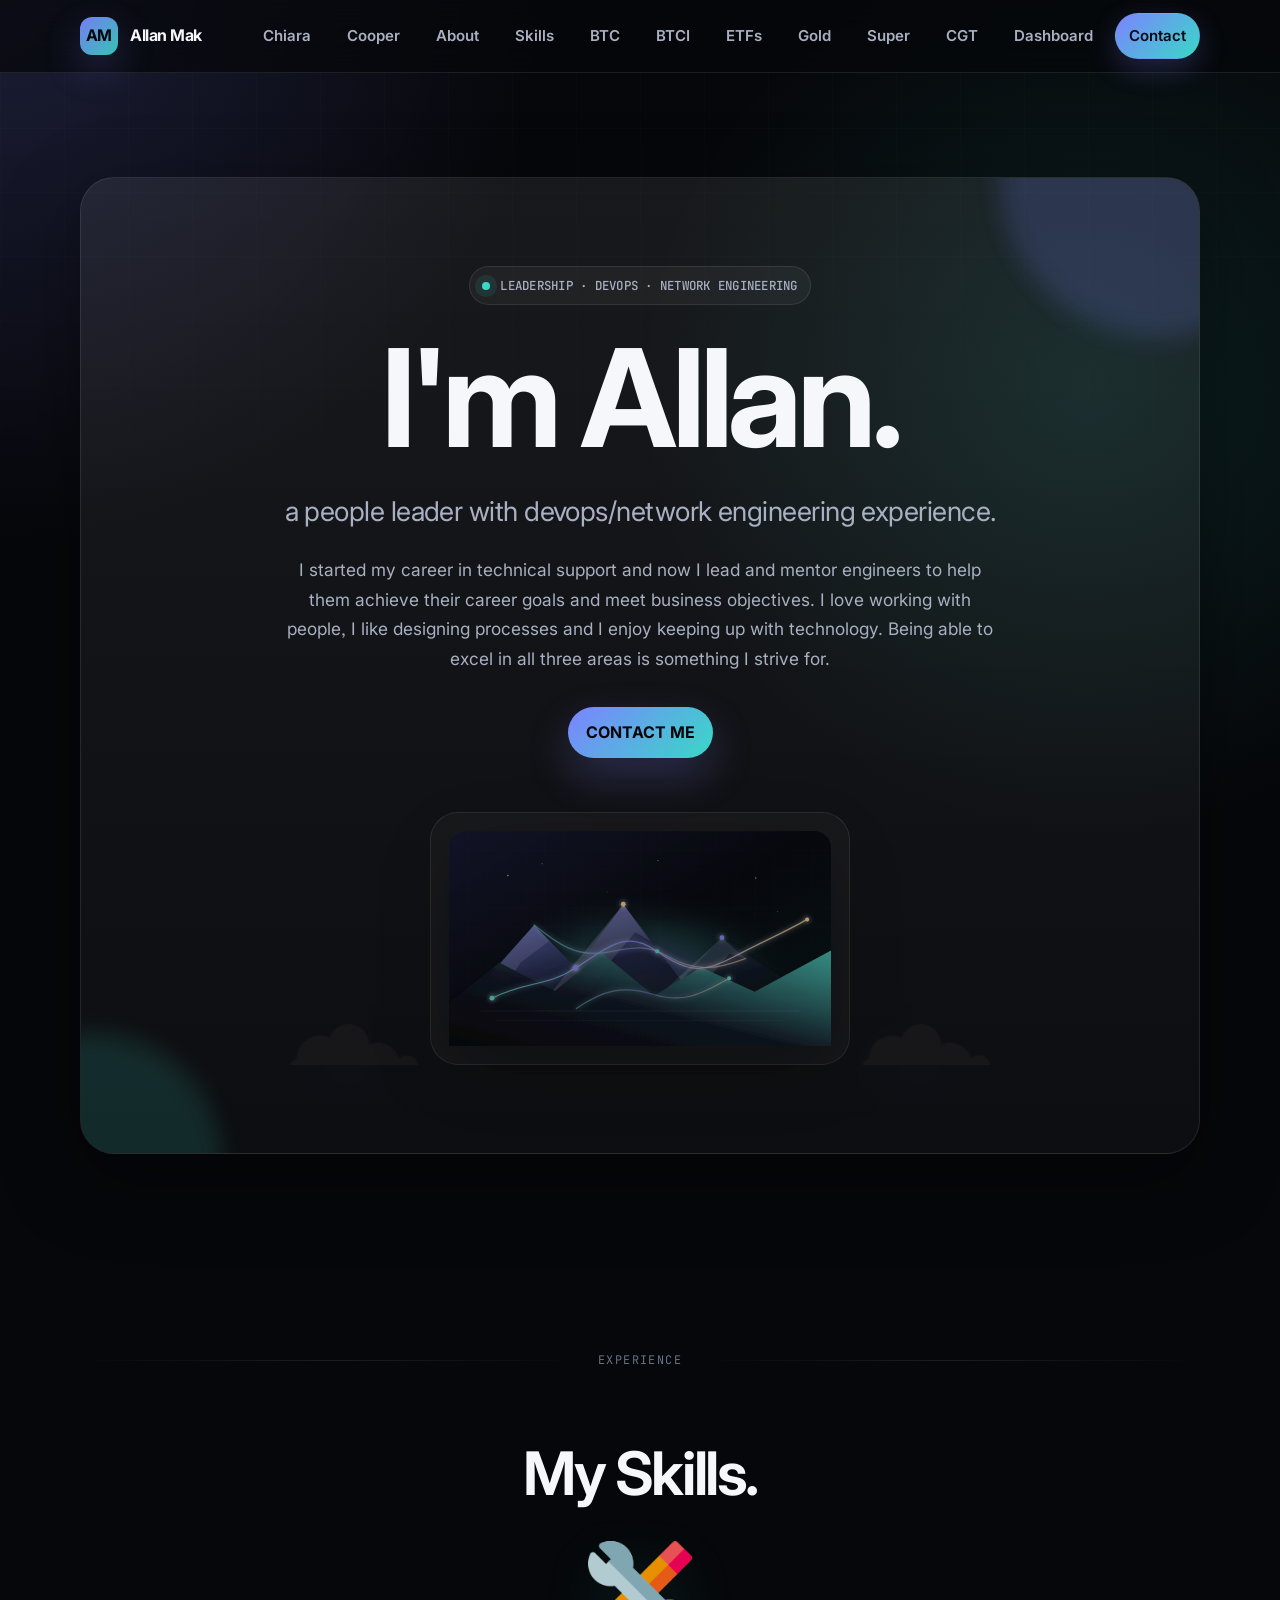
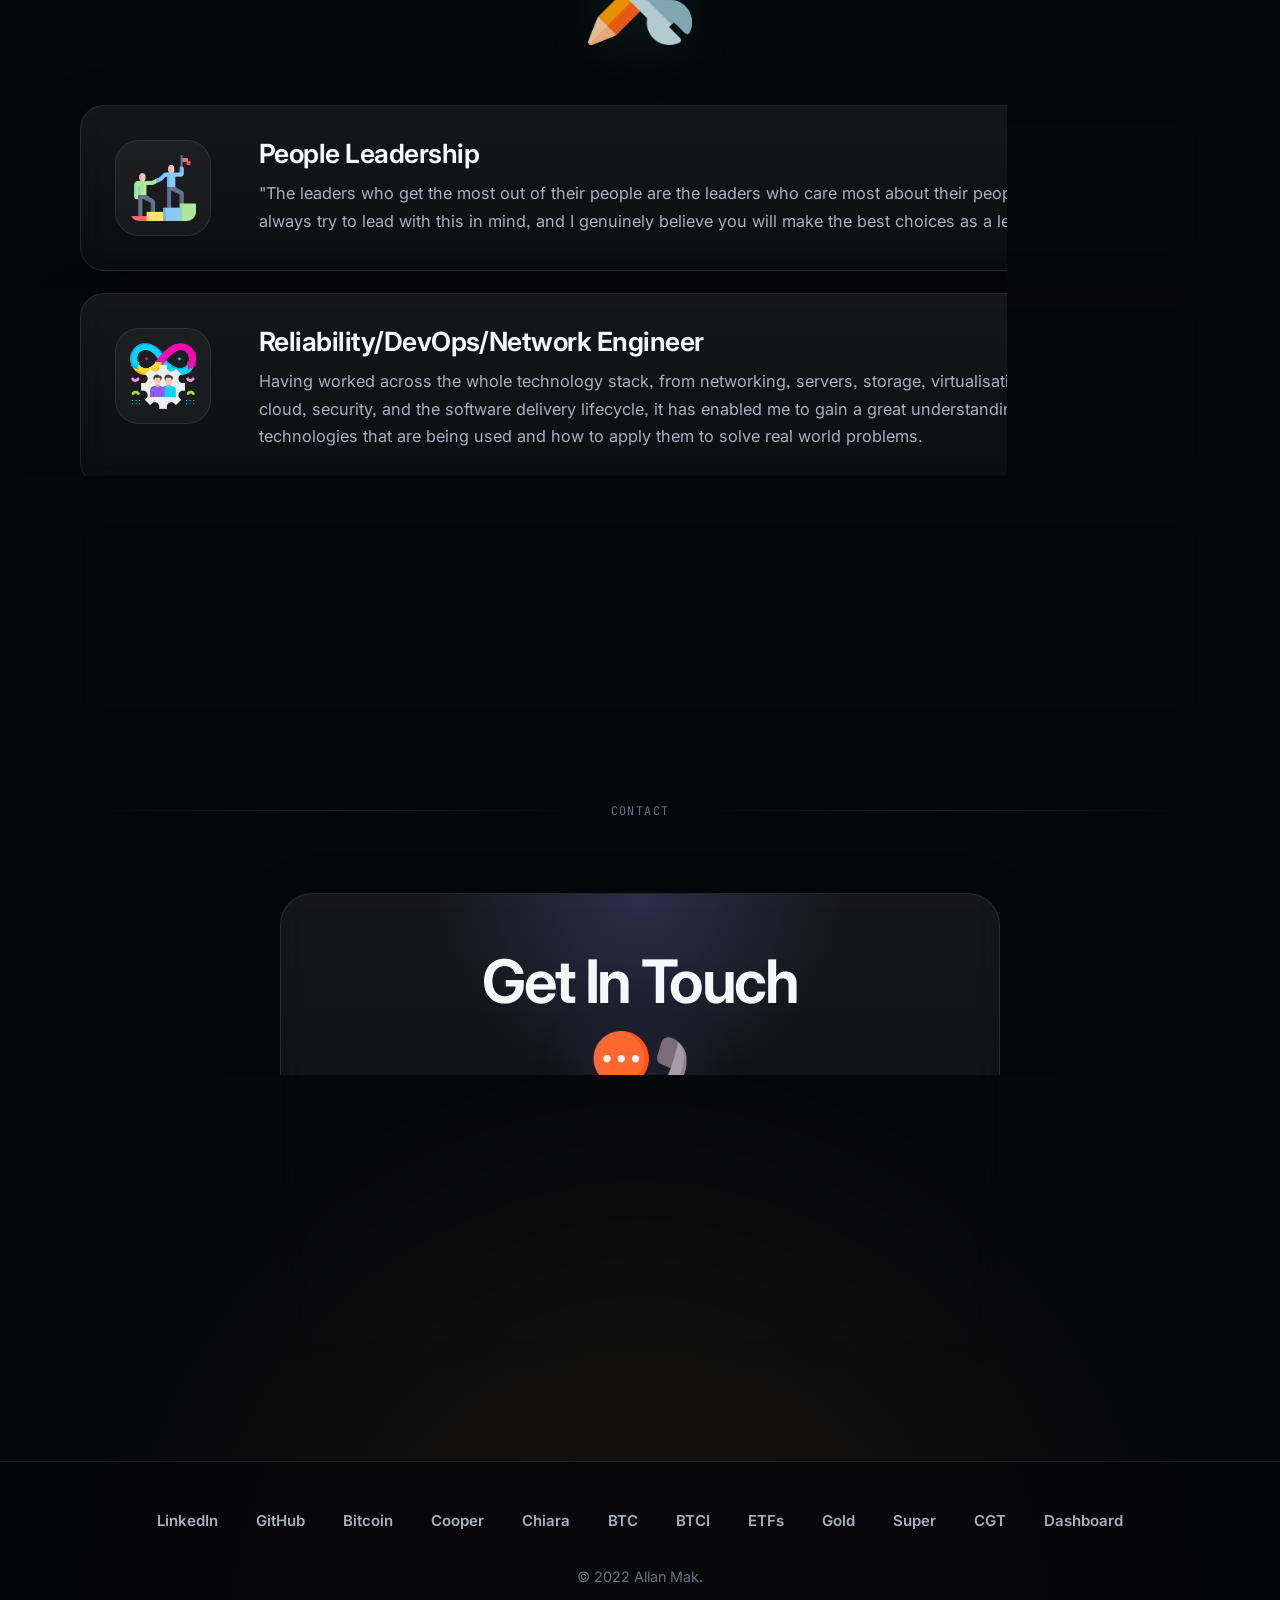
==== commit e8916eb4: "fix: shorten ETF navigation label" ====
--- a/index.html
+++ b/index.html
@@ -635,7 +635,7 @@
                 <a href="#skills">Skills</a>
                 <a href="btc.html">BTC</a>
                 <a href="btci.html">BTCI</a>
-                <a href="etf.html">ETF Guide</a>
+                <a href="etf.html">ETFs</a>
                 <a href="gold.html">Gold</a>
                 <a href="super.html">Super</a>
                 <a href="cgt.html">CGT</a>
@@ -723,7 +723,7 @@
             <a class="footer-link" href="chiara.html">Chiara</a>
             <a class="footer-link" href="btc.html">BTC</a>
             <a class="footer-link" href="btci.html">BTCI</a>
-            <a class="footer-link" href="etf.html">ETF Guide</a>
+            <a class="footer-link" href="etf.html">ETFs</a>
             <a class="footer-link" href="gold.html">Gold</a>
             <a class="footer-link" href="super.html">Super</a>
             <a class="footer-link" href="cgt.html">CGT</a>
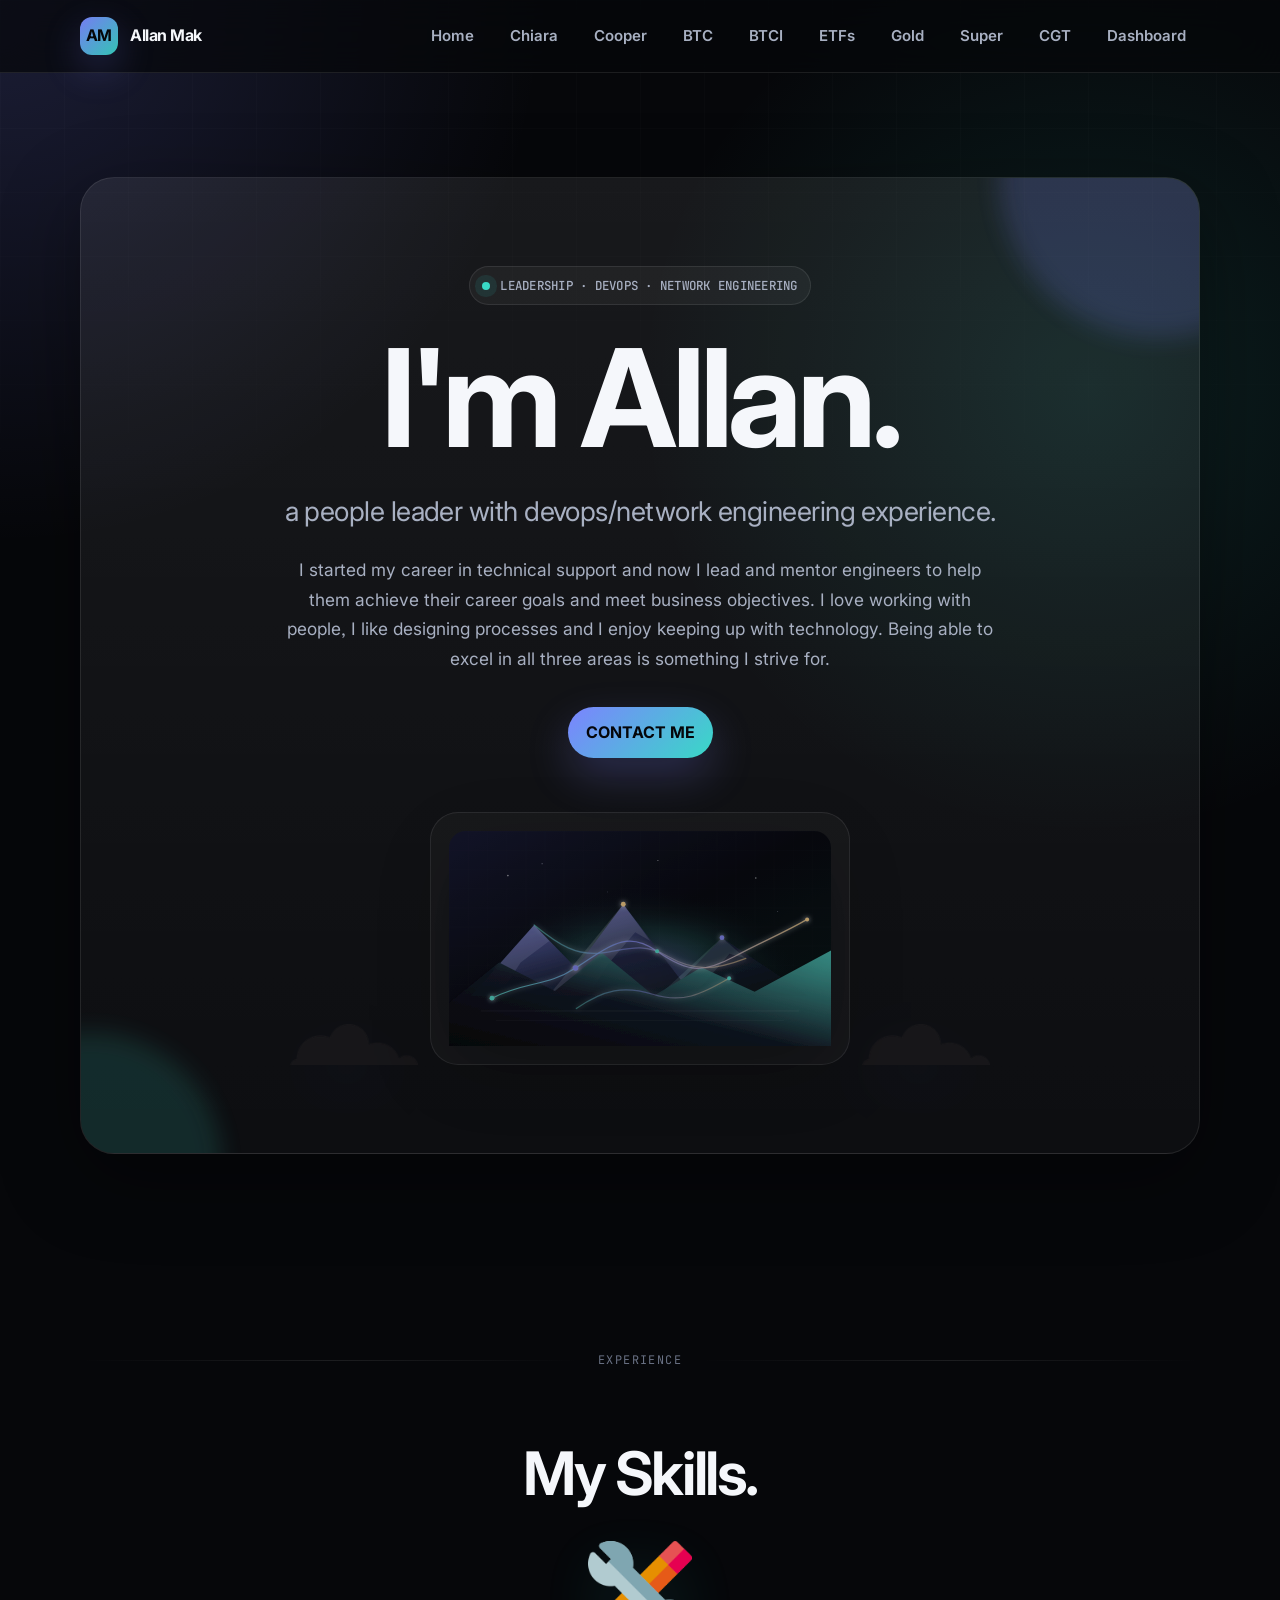
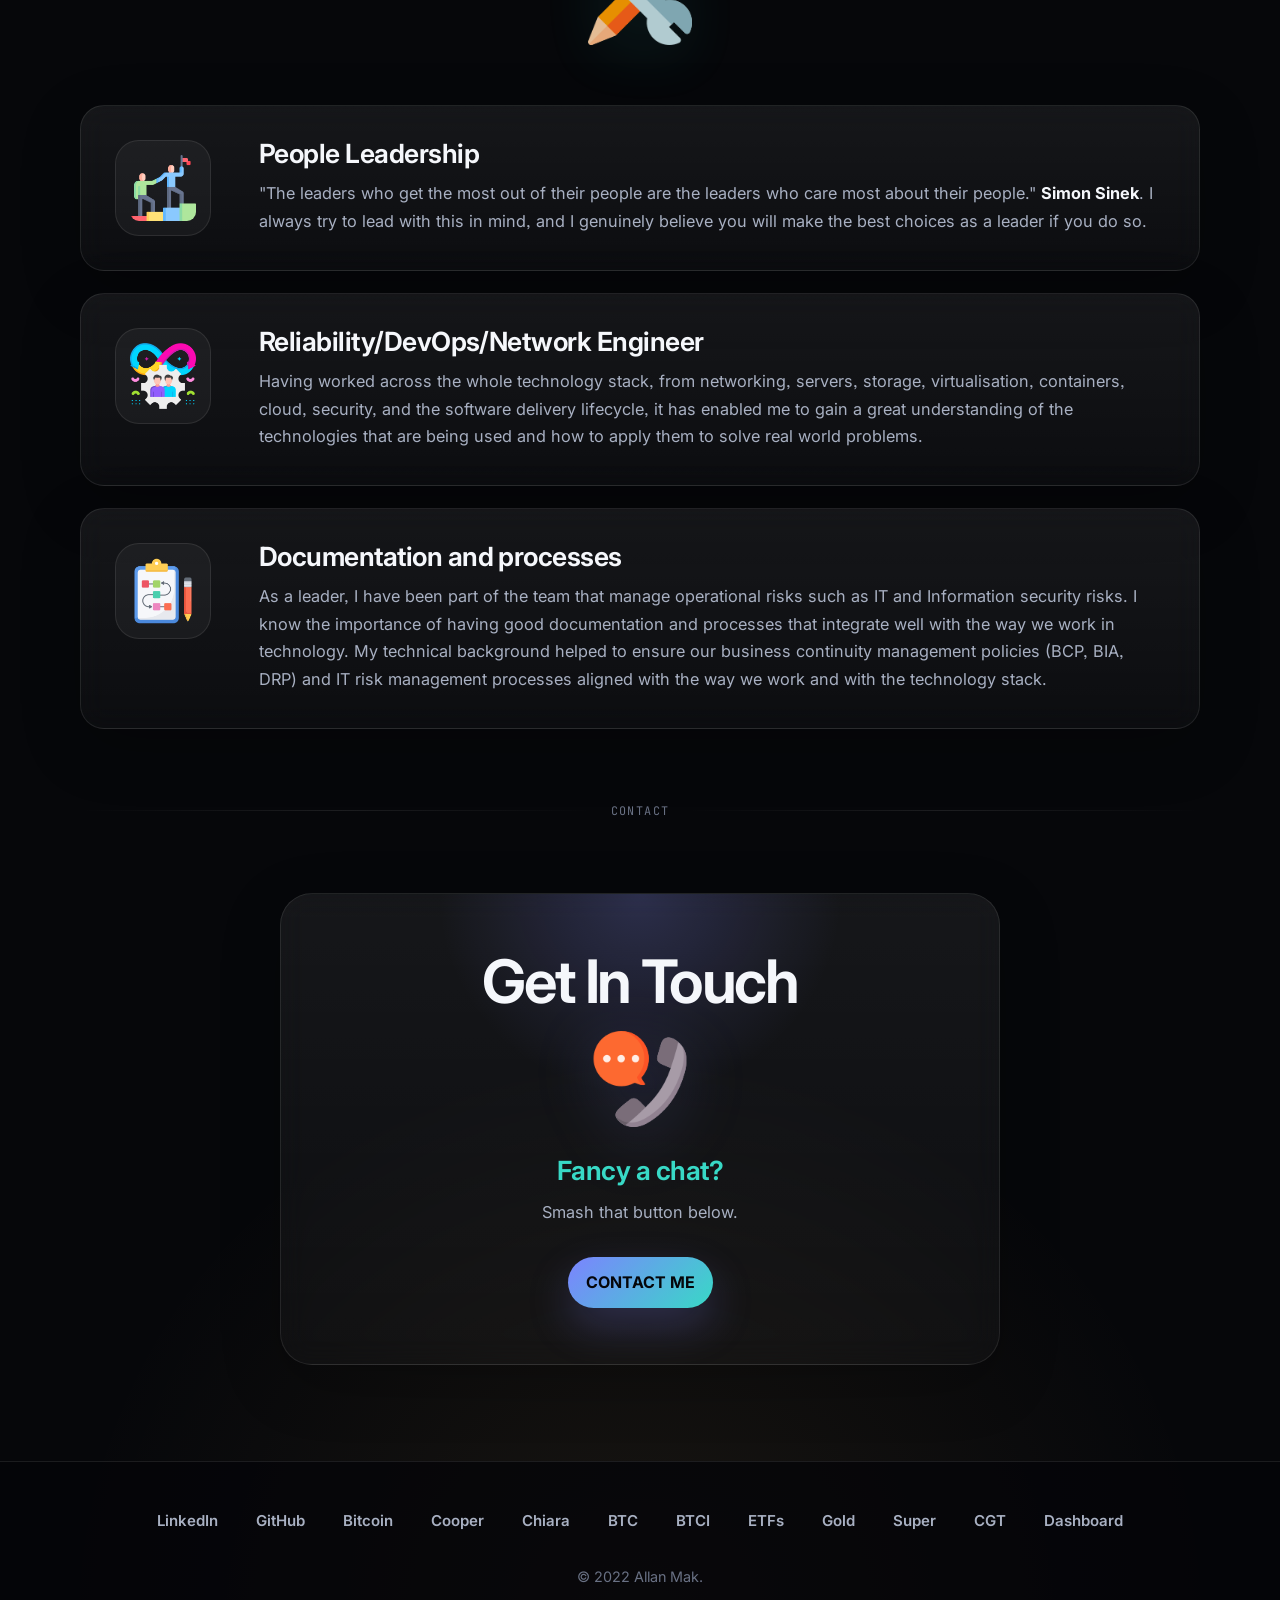
==== commit 974895ac: "refactor(nav): standardize internal site navigation" ====
--- a/index.html
+++ b/index.html
@@ -623,24 +623,10 @@
 </head>
 <body>
     <header class="site-header">
-        <nav class="nav" aria-label="Primary navigation">
-            <a class="brand" href="index.html" aria-label="Allan Mak home">
-                <span class="brand-mark" aria-hidden="true">AM</span>
-                <span>Allan Mak</span>
-            </a>
+        <nav class="nav" aria-label="Site navigation">
+            <a class="brand" href="index.html" aria-label="Allan Mak home"><span class="brand-mark" aria-hidden="true">AM</span><span>Allan Mak</span></a>
             <div class="nav-links">
-                <a href="chiara.html">Chiara</a>
-                <a href="cooper.html">Cooper</a>
-                <a href="#profile">About</a>
-                <a href="#skills">Skills</a>
-                <a href="btc.html">BTC</a>
-                <a href="btci.html">BTCI</a>
-                <a href="etf.html">ETFs</a>
-                <a href="gold.html">Gold</a>
-                <a href="super.html">Super</a>
-                <a href="cgt.html">CGT</a>
-                <a href="dashboard.html">Dashboard</a>
-                <a class="nav-cta" href="#contact">Contact</a>
+                <a href="index.html">Home</a><a href="chiara.html">Chiara</a><a href="cooper.html">Cooper</a><a href="btc.html">BTC</a><a href="btci.html">BTCI</a><a href="etf.html">ETFs</a><a href="gold.html">Gold</a><a href="super.html">Super</a><a href="cgt.html">CGT</a><a href="dashboard.html">Dashboard</a>
             </div>
         </nav>
     </header>
